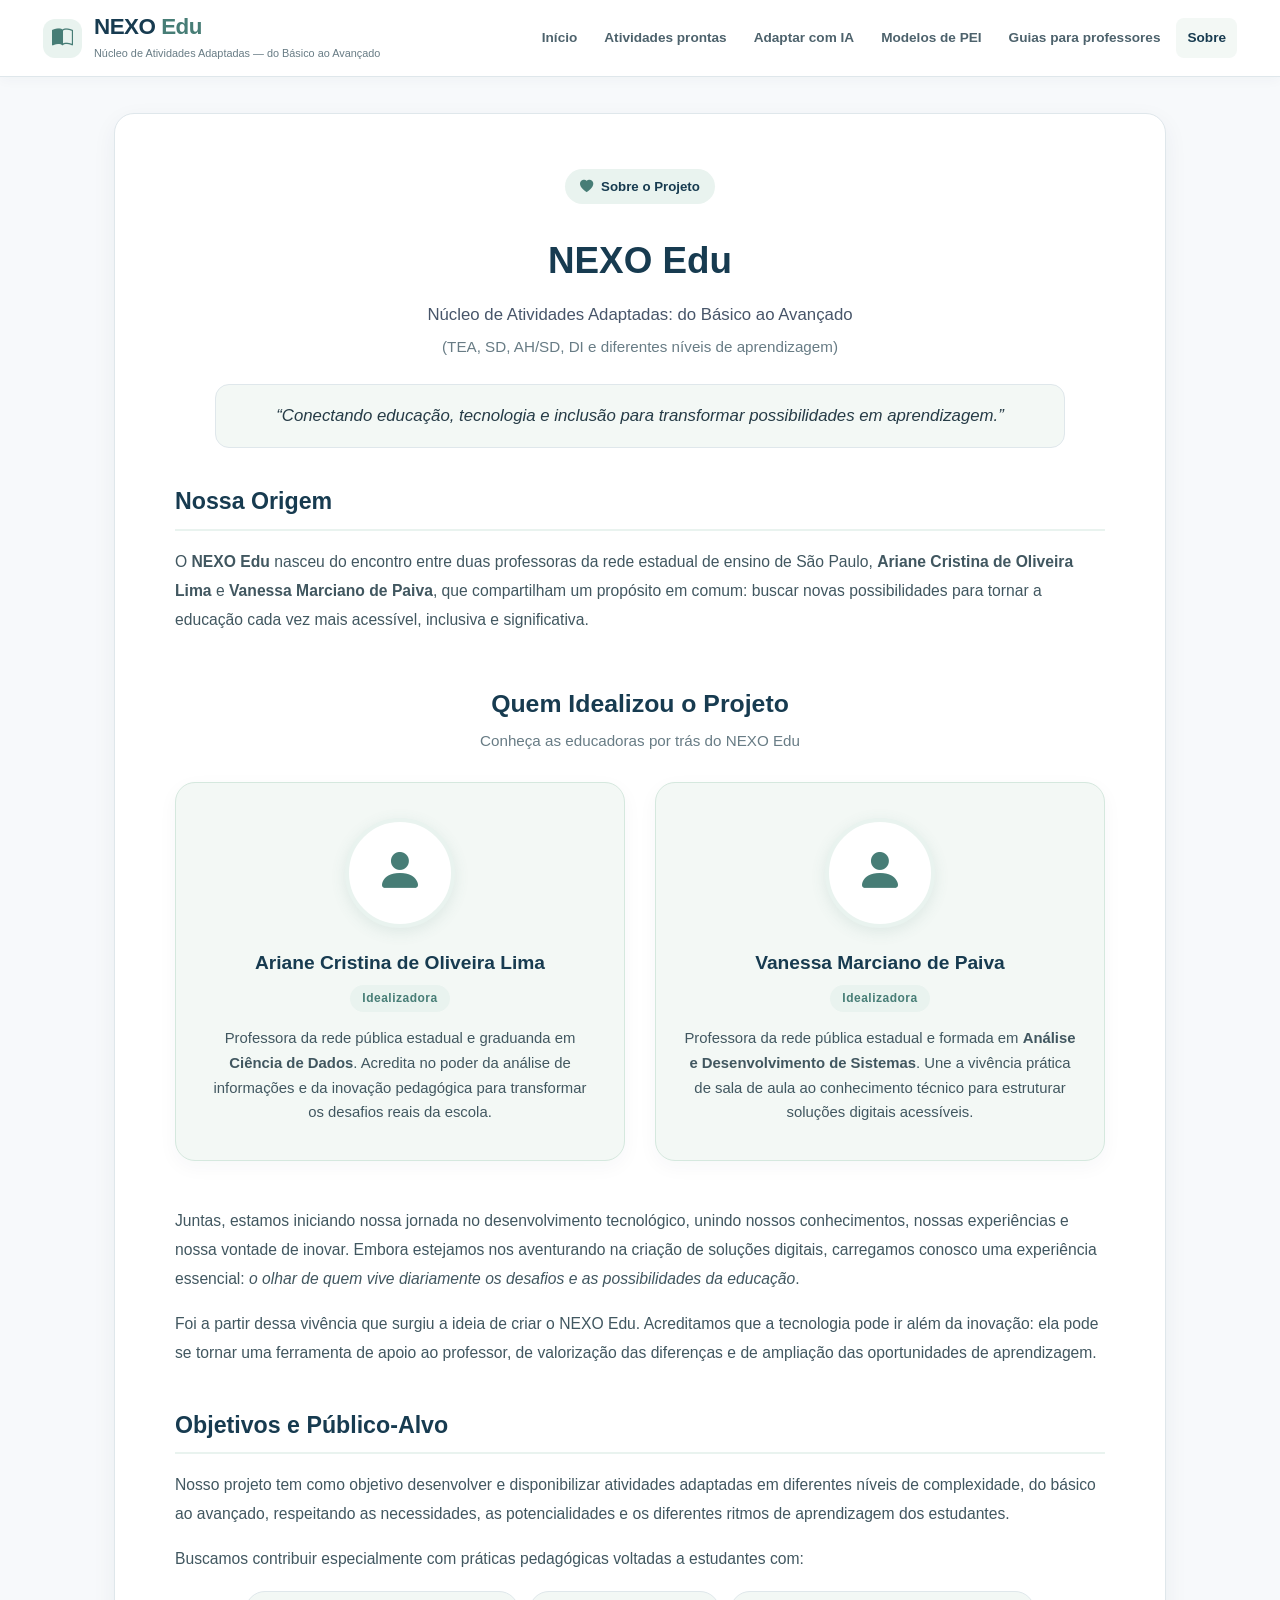
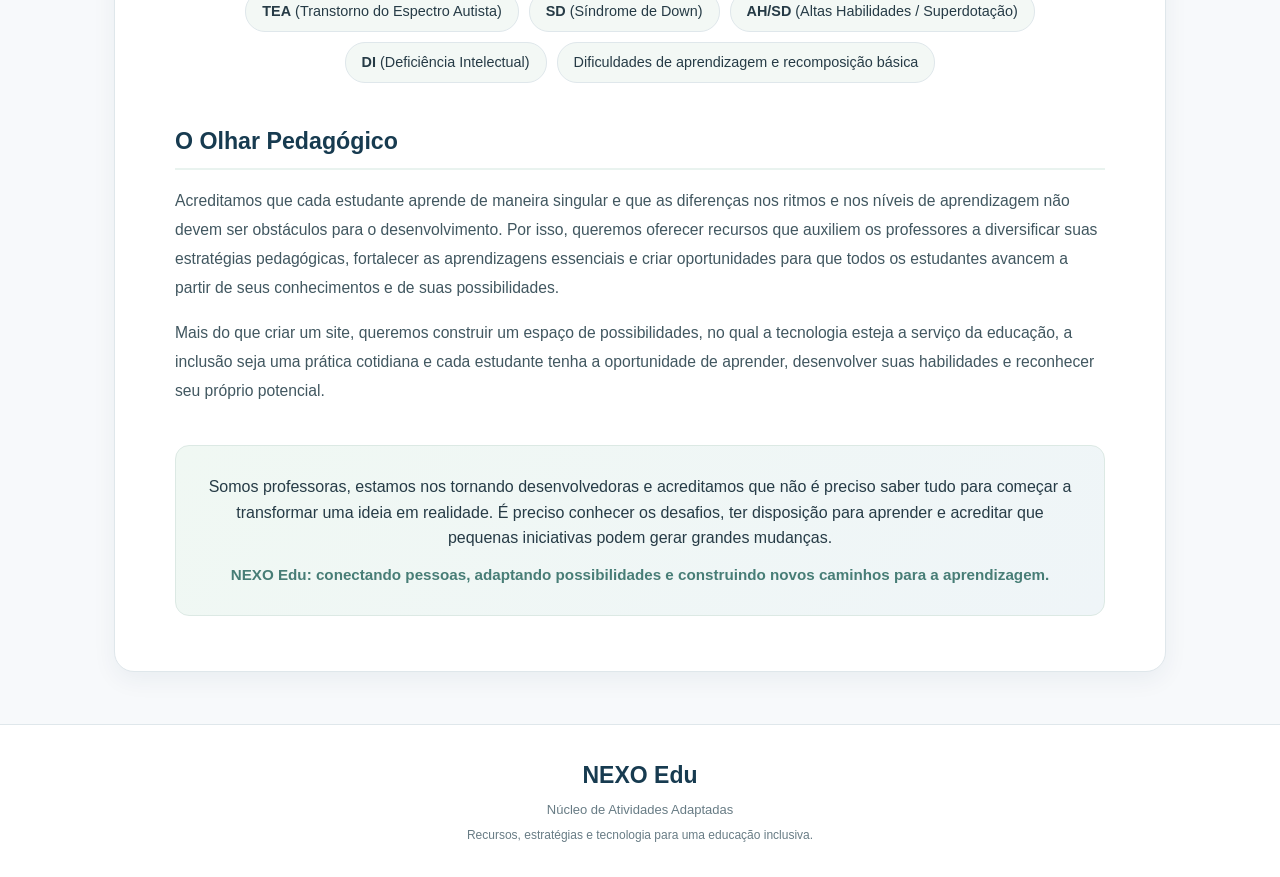
==== sobre.html @ 33a6c622 "alteração de menus e sobre" ====
<!DOCTYPE html>
<html lang="pt-BR">
<head>
  <meta charset="UTF-8">
  <meta name="viewport" content="width=device-width, initial-scale=1.0">
  <meta name="theme-color" content="#173B50">
  <title>Sobre o Projeto - NEXO Edu</title>

  <!-- Bootstrap Icons -->
  <link rel="stylesheet" href="https://cdn.jsdelivr.net/npm/bootstrap-icons@1.11.3/font/bootstrap-icons.min.css">
  
  <!-- Estilos -->
  <link rel="stylesheet" href="style.css">
</head>
<body>

  <!-- Menu Superior Padronizado e Funcional -->
  <header class="site-header">
    <div class="nav-container">
      <a href="index.html" class="brand" aria-label="NEXO Edu - Página inicial">
        <span class="brand-icon"><i class="bi bi-book-half"></i></span>
        <span class="brand-text">
          <span class="brand-name">NEXO <span class="brand-highlight">Edu</span></span>
          <span class="brand-subtitle">Núcleo de Atividades Adaptadas — do Básico ao Avançado</span>
        </span>
      </a>

      <nav class="top-nav" aria-label="Menu principal">
        <a href="index.html" class="nav-link">Início</a>
        <a href="atividades/atividades.html" class="nav-link">Atividades prontas</a>
        <a href="adaptacao-ia/adaptar.html" class="nav-link">Adaptar com IA</a>
        <a href="guias/modelo-pei.html" class="nav-link">Modelos de PEI</a>
        <a href="guias/guias.html" class="nav-link">Guias para professores</a>
        <a href="sobre.html" class="nav-link active">Sobre</a>
      </nav>
    </div>
  </header>

  <main class="container page-content">

    <!-- Artigo Sobre com mais respiro -->
    <article class="about-card about-card-spacious">
      <header class="about-header">
        <span class="badge">
          <i class="bi bi-heart-fill"></i>
          Sobre o Projeto
        </span>
        <h1>NEXO Edu</h1>
        <p class="subtitle">
          Núcleo de Atividades Adaptadas: do Básico ao Avançado 
          <span>(TEA, SD, AH/SD, DI e diferentes níveis de aprendizagem)</span>
        </p>
        <blockquote class="lead-quote">
          “Conectando educação, tecnologia e inclusão para transformar possibilidades em aprendizagem.”
        </blockquote>
      </header>

      <section class="about-body">
        
        <div class="content-block">
          <h2>Nossa Origem</h2>
          <p>
            O <strong>NEXO Edu</strong> nasceu do encontro entre duas professoras da rede estadual de ensino de São Paulo, 
            <strong>Ariane Cristina de Oliveira Lima</strong> e <strong>Vanessa Marciano de Paiva</strong>, que compartilham 
            um propósito em comum: buscar novas possibilidades para tornar a educação cada vez mais acessível, inclusiva e significativa.
          </p>
        </div>

        <!-- Seção das Idealizadoras (Ariane Primeiro) -->
        <div class="founders-section-title">
          <h2>Quem Idealizou o Projeto</h2>
          <p>Conheça as educadoras por trás do NEXO Edu</p>
        </div>

        <div class="founders-grid">
          
          <!-- Card Ariane -->
          <div class="founder-profile-card">
            <div class="founder-photo-box">
              <i class="bi bi-person-fill"></i>
              <!-- Quando tiverem a foto, basta apagar o ícone acima e colocar: -->
              <!-- <img src="sua-foto-ariane.jpg" alt="Ariane Cristina de Oliveira Lima"> -->
            </div>
            <div class="founder-info">
              <h3>Ariane Cristina de Oliveira Lima</h3>
              <span class="founder-badge">Idealizadora</span>
              <p class="founder-bio">
                Professora da rede pública estadual e graduanda em <strong>Ciência de Dados</strong>. 
                Acredita no poder da análise de informações e da inovação pedagógica para transformar os desafios reais da escola.
              </p>
            </div>
          </div>

          <!-- Card Vanessa -->
          <div class="founder-profile-card">
            <div class="founder-photo-box">
              <i class="bi bi-person-fill"></i>
              <!-- Quando tiverem a foto, basta apagar o ícone acima e colocar: -->
              <!-- <img src="sua-foto-vanessa.jpg" alt="Vanessa Marciano de Paiva"> -->
            </div>
            <div class="founder-info">
              <h3>Vanessa Marciano de Paiva</h3>
              <span class="founder-badge">Idealizadora</span>
              <p class="founder-bio">
                Professora da rede pública estadual e formada em <strong>Análise e Desenvolvimento de Sistemas</strong>. 
                Une a vivência prática de sala de aula ao conhecimento técnico para estruturar soluções digitais acessíveis.
              </p>
            </div>
          </div>

        </div>

        <div class="content-block">
          <p>
            Juntas, estamos iniciando nossa jornada no desenvolvimento tecnológico, unindo nossos conhecimentos, 
            nossas experiências e nossa vontade de inovar. Embora estejamos nos aventurando na criação de soluções digitais, 
            carregamos conosco uma experiência essencial: <em>o olhar de quem vive diariamente os desafios e as possibilidades da educação</em>.
          </p>

          <p>
            Foi a partir dessa vivência que surgiu a ideia de criar o NEXO Edu. Acreditamos que a tecnologia pode ir além da inovação: 
            ela pode se tornar uma ferramenta de apoio ao professor, de valorização das diferenças e de ampliação das oportunidades de aprendizagem.
          </p>
        </div>

        <div class="content-block">
          <h2>Objetivos e Público-Alvo</h2>
          <p>
            Nosso projeto tem como objetivo desenvolver e disponibilizar atividades adaptadas em diferentes níveis de complexidade, 
            do básico ao avançado, respeitando as necessidades, as potencialidades e os diferentes ritmos de aprendizagem dos estudantes.
          </p>
          <p>
            Buscamos contribuir especialmente com práticas pedagógicas voltadas a estudantes com:
          </p>

          <ul class="tag-list">
            <li><strong>TEA</strong> (Transtorno do Espectro Autista)</li>
            <li><strong>SD</strong> (Síndrome de Down)</li>
            <li><strong>AH/SD</strong> (Altas Habilidades / Superdotação)</li>
            <li><strong>DI</strong> (Deficiência Intelectual)</li>
            <li>Dificuldades de aprendizagem e recomposição básica</li>
          </ul>
        </div>

        <div class="content-block">
          <h2>O Olhar Pedagógico</h2>
          <p>
            Acreditamos que cada estudante aprende de maneira singular e que as diferenças nos ritmos e nos níveis de aprendizagem 
            não devem ser obstáculos para o desenvolvimento. Por isso, queremos oferecer recursos que auxiliem os professores a diversificar 
            suas estratégias pedagógicas, fortalecer as aprendizagens essenciais e criar oportunidades para que todos os estudantes avancem a partir 
            de seus conhecimentos e de suas possibilidades.
          </p>
          <p>
            Mais do que criar um site, queremos construir um espaço de possibilidades, no qual a tecnologia esteja a serviço da educação, 
            a inclusão seja uma prática cotidiana e cada estudante tenha a oportunidade de aprender, desenvolver suas habilidades e 
            reconhecer seu próprio potencial.
          </p>
        </div>

        <div class="manifesto-box">
          <p>
            Somos professoras, estamos nos tornando desenvolvedoras e acreditamos que não é preciso saber tudo para começar 
            a transformar uma ideia em realidade. É preciso conhecer os desafios, ter disposição para aprender e acreditar que 
            pequenas iniciativas podem gerar grandes mudanças.
          </p>
          <div class="brand-tagline">
            <strong>NEXO Edu</strong>: conectando pessoas, adaptando possibilidades e construindo novos caminhos para a aprendizagem.
          </div>
        </div>

      </section>
    </article>

  </main>

  <!-- Rodapé Padronizado -->
  <footer class="rodape">
    <a class="rodape-marca" href="index.html">NEXO Edu</a>
    <p>Núcleo de Atividades Adaptadas</p>
    <p class="rodape-frase">
      Recursos, estratégias e tecnologia para uma educação inclusiva.
    </p>
  </footer>

</body>
</html>
---- style.css ----
/* =========================================
   NEXO EDU — ESTILO GERAL
========================================= */

:root {
  --navy: #173b50;
  --navy-dark: #102f40;
  --teal: #477d76;
  --mint: #e9f3ef;
  --mint-light: #f3f8f5;
  --background: #f7f9fb;
  --white: #ffffff;
  --text: #263b46;
  --muted: #687c85;
  --border: #dfe7eb;
  --shadow: 0 8px 25px rgba(23, 59, 80, 0.06);
}

* {
  margin: 0;
  padding: 0;
  box-sizing: border-box;
}

html {
  scroll-behavior: smooth;
  scroll-padding-top: 100px;
}

body {
  background: var(--background);
  color: var(--text);
  min-height: 100vh;
  font-family: -apple-system, BlinkMacSystemFont, "Segoe UI",
    Roboto, Helvetica, Arial, sans-serif;
  line-height: 1.6;
}

a {
  -webkit-tap-highlight-color: transparent;
}

button {
  font: inherit;
}

/* =========================================
   MENU SUPERIOR
========================================= */

.site-header {
  position: sticky;
  top: 0;
  z-index: 100;
  width: 100%;
  background: rgba(255, 255, 255, 0.97);
  border-bottom: 1px solid var(--border);
  box-shadow: 0 3px 12px rgba(23, 59, 80, 0.035);
  backdrop-filter: blur(12px);
}

.nav-container {
  max-width: 1250px;
  min-height: 76px;
  margin: 0 auto;
  padding: 12px 28px;
  display: flex;
  align-items: center;
  justify-content: space-between;
  gap: 24px;
}

.brand {
  display: inline-flex;
  align-items: center;
  gap: 12px;
  flex-shrink: 0;
  text-decoration: none;
  color: var(--navy);
  font-size: 1.4rem;
  font-weight: 800;
  letter-spacing: -0.5px;
}

.brand-icon {
  width: 39px;
  height: 39px;
  display: inline-flex;
  align-items: center;
  justify-content: center;
  border-radius: 12px;
  background: var(--mint);
  color: var(--teal);
  font-size: 1.3rem;
}

.brand-highlight {
  color: var(--teal);
}

.brand-text {
  display: flex;
  flex-direction: column;
  align-items: flex-start;
  line-height: 1.2;
}

.brand-name {
  font-size: 1.4rem;
  font-weight: 800;
  letter-spacing: -0.5px;
}

.brand-subtitle {
  display: block;
  margin-top: 5px;
  color: #687c85;
  font-size: 0.68rem;
  font-weight: 500;
  letter-spacing: 0;
  line-height: 1.4;
}

@media (max-width: 640px) {
  .brand-subtitle {
    max-width: 245px;
    font-size: 0.62rem;
  }

  .brand-name {
    font-size: 1.25rem;
  }
}

.top-nav {
  display: flex;
  align-items: center;
  justify-content: flex-end;
  flex-wrap: wrap;
  gap: 5px;
}

.nav-link {
  color: #4d626c;
  text-decoration: none;
  font-size: 0.85rem;
  font-weight: 550;
  padding: 9px 11px;
  border-radius: 8px;
  transition: background 0.2s ease, color 0.2s ease;
}

.nav-link:hover,
.nav-link.active {
  background: var(--mint-light);
  color: var(--navy);
}

.nav-link:focus-visible,
.brand:focus-visible {
  outline: 3px solid #82b5aa;
  outline-offset: 3px;
}

/* =========================================
   CONTEÚDO PRINCIPAL
========================================= */

.container {
  width: 100%;
  max-width: 1100px;
  margin: 0 auto;
  padding: 36px 24px 52px;
}

/* =========================================
   APRESENTAÇÃO
========================================= */

.welcome-box {
  position: relative;
  background: var(--white);
  border: 1px solid var(--border);
  border-radius: 20px;
  padding: 40px 48px;
  box-shadow: var(--shadow);
  margin-bottom: 48px;
}

.badge {
  display: inline-flex;
  align-items: center;
  justify-content: center;
  gap: 8px;
  background: var(--mint);
  color: var(--navy);
  padding: 7px 15px;
  border-radius: 999px;
  font-size: 0.83rem;
  font-weight: 650;
  margin-bottom: 18px;
}

.badge i {
  color: var(--teal);
}

.welcome-title {
  color: var(--navy);
  font-size: clamp(2rem, 4vw, 2.65rem);
  line-height: 1.2;
  letter-spacing: -1px;
  margin-bottom: 14px;
}

.tagline {
  max-width: 760px;
  color: var(--teal);
  font-size: 1.12rem;
  line-height: 1.7;
  font-weight: 500;
  margin-bottom: 28px;
}

.welcome-text {
  color: #415760;
  font-size: 0.98rem;
  line-height: 1.85;
}

.welcome-text > p {
  margin-bottom: 16px;
}

.welcome-text strong {
  color: var(--navy);
}

.section-title {
  color: var(--navy);
  font-size: 1.42rem;
  line-height: 1.4;
  margin-top: 34px;
  margin-bottom: 14px;
  padding-left: 14px;
  border-left: 4px solid #8bb8a8;
}

/* =========================================
   QUATRO ÁREAS DE ATUAÇÃO
========================================= */

.features-grid {
  display: grid;
  grid-template-columns: repeat(2, minmax(0, 1fr));
  gap: 16px;
  margin: 22px 0 28px;
}

.feature-item {
  background: var(--mint-light);
  border: 1px solid #e0ebe5;
  border-radius: 14px;
  padding: 23px;
  transition: transform 0.2s ease, box-shadow 0.2s ease;
}

.feature-item:hover {
  transform: translateY(-2px);
  box-shadow: 0 8px 20px rgba(23, 59, 80, 0.05);
}

.feature-icon {
  display: inline-flex;
  color: var(--teal);
  font-size: 1.55rem;
  margin-bottom: 10px;
}

.feature-item h3 {
  color: var(--navy);
  font-size: 1.02rem;
  line-height: 1.45;
  margin-bottom: 8px;
}

.feature-item p {
  color: var(--muted);
  font-size: 0.9rem;
  line-height: 1.7;
}

/* =========================================
   TÍTULO DOS RECURSOS
========================================= */

.resources-section {
  margin-top: 8px;
}

.resources-heading {
  text-align: center;
  margin-bottom: 26px;
}

.eyebrow {
  display: inline-block;
  color: var(--teal);
  text-transform: uppercase;
  letter-spacing: 1.5px;
  font-size: 0.75rem;
  font-weight: 750;
  margin-bottom: 8px;
}

.resources-heading h2 {
  color: var(--navy);
  font-size: 1.85rem;
  line-height: 1.3;
  margin-bottom: 8px;
}

.resources-heading p {
  color: var(--muted);
  font-size: 0.96rem;
}

/* =========================================
   CARDS DE NAVEGAÇÃO
========================================= */

.menu-grid {
  display: grid;
  grid-template-columns: repeat(2, minmax(0, 1fr));
  gap: 22px 24px;
}

.menu-card {
  position: relative;
  min-height: 160px;
  display: flex;
  flex-direction: column;
  align-items: flex-start;
  gap: 11px;
  padding: 25px 26px;
  padding-right: 46px;
  background: var(--white);
  border: 1px solid var(--border);
  border-radius: 14px;
  text-decoration: none;
  box-shadow: 0 2px 5px rgba(23, 59, 80, 0.015);
  transition:
    transform 0.2s ease,
    box-shadow 0.2s ease,
    border-color 0.2s ease;
}

.menu-card:hover {
  transform: translateY(-3px);
  border-color: #b9d2c8;
  box-shadow: 0 10px 24px rgba(23, 59, 80, 0.07);
}

.menu-card:focus-visible {
  outline: 3px solid #82b5aa;
  outline-offset: 3px;
}

.icon-wrapper {
  display: flex;
  align-items: center;
  color: var(--teal);
  font-size: 1.55rem;
  margin-bottom: 2px;
}

.card-content h3 {
  color: var(--navy);
  font-size: 1.08rem;
  line-height: 1.4;
  font-weight: 650;
  margin-bottom: 5px;
}

.card-content p {
  color: var(--muted);
  font-size: 0.91rem;
  line-height: 1.65;
}

.card-arrow {
  position: absolute;
  top: 24px;
  right: 23px;
  color: #91aaa4;
  font-size: 1rem;
  transition: color 0.2s ease, transform 0.2s ease;
}

.menu-card:hover .card-arrow {
  color: var(--teal);
  transform: translate(2px, -2px);
}

/* =========================================
   PÁGINA SOBRE O PROJETO (ESTILOS AMPLIADOS)
========================================= */

.about-card {
  background: var(--white);
  padding: 48px 42px;
  border-radius: 20px;
  border: 1px solid var(--border);
  box-shadow: var(--shadow);
}

.about-card-spacious {
  padding: 55px 60px !important;
}

.about-header {
  text-align: center;
  margin-bottom: 35px;
}

.about-header h1 {
  font-size: 2.3rem;
  font-weight: 800;
  color: var(--navy);
  margin-top: 10px;
  margin-bottom: 10px;
}

.about-header .subtitle {
  font-size: 1.05rem;
  color: #475569;
  line-height: 1.7;
  margin-bottom: 24px;
}

.about-header .subtitle span {
  display: block;
  font-size: 0.95rem;
  color: var(--muted);
  margin-top: 4px;
}

.lead-quote {
  font-size: 1.05rem;
  font-style: italic;
  color: var(--text);
  margin: 24px auto 32px;
  background: var(--mint-light);
  padding: 18px 24px;
  border-radius: 14px;
  border: 1px solid var(--border);
  display: block;
  max-width: 850px;
  text-align: center;
}

.content-block {
  margin-bottom: 40px;
}

.content-block h2 {
  font-size: 1.45rem;
  color: var(--navy);
  margin-bottom: 16px;
  padding-bottom: 8px;
  border-bottom: 2px solid var(--mint);
}

.content-block p {
  color: #415760;
  font-size: 0.98rem;
  line-height: 1.85;
  margin-bottom: 16px;
}

.founders-section-title {
  text-align: center;
  margin: 50px 0 28px 0;
}

.founders-section-title h2 {
  font-size: 1.55rem;
  color: var(--navy);
  margin-bottom: 6px;
}

.founders-section-title p {
  color: var(--muted);
  font-size: 0.95rem;
}

/* Grid Lado a Lado das Fundadoras */

.founders-grid {
  display: grid;
  grid-template-columns: repeat(2, minmax(0, 1fr));
  gap: 30px;
  margin-bottom: 45px;
}

.founder-profile-card {
  background: var(--mint-light);
  border: 1px solid #d5e8de;
  border-radius: 20px;
  padding: 35px 28px;
  display: flex;
  flex-direction: column;
  align-items: center;
  text-align: center;
  box-shadow: 0 6px 20px rgba(23, 59, 80, 0.04);
  transition: transform 0.25s ease, box-shadow 0.25s ease;
}

.founder-profile-card:hover {
  transform: translateY(-4px);
  box-shadow: 0 12px 30px rgba(23, 59, 80, 0.08);
}

.founder-photo-box {
  width: 110px;
  height: 110px;
  border-radius: 50%;
  background: var(--white);
  color: var(--teal);
  display: flex;
  align-items: center;
  justify-content: center;
  font-size: 3rem;
  margin-bottom: 20px;
  border: 4px solid var(--mint);
  box-shadow: 0 4px 15px rgba(71, 125, 118, 0.12);
  overflow: hidden;
  flex-shrink: 0;
}

.founder-photo-box img {
  width: 100%;
  height: 100%;
  object-fit: cover;
}

.founder-info h3 {
  color: var(--navy);
  font-size: 1.2rem;
  font-weight: 750;
  margin-bottom: 6px;
}

.founder-badge {
  display: inline-block;
  background: var(--mint);
  color: var(--teal);
  padding: 4px 12px;
  border-radius: 999px;
  font-size: 0.75rem;
  font-weight: 700;
  letter-spacing: 0.5px;
  margin-bottom: 14px;
}

.founder-bio {
  color: #415760;
  font-size: 0.93rem;
  line-height: 1.65;
  margin: 0;
}

.tag-list {
  list-style: none;
  display: flex;
  flex-wrap: wrap;
  justify-content: center;
  gap: 10px;
  margin: 18px 0 28px;
  padding: 0;
}

.tag-list li {
  background: var(--mint-light);
  padding: 8px 16px;
  border-radius: 20px;
  font-size: 0.9rem;
  color: var(--text);
  border: 1px solid var(--border);
}

.manifesto-box {
  margin-top: 36px;
  padding: 28px 24px;
  background: linear-gradient(135deg, #f0f8f3 0%, #eff5f8 100%);
  border: 1px solid #dce9e4;
  border-radius: 14px;
  text-align: center;
}

.manifesto-box p {
  margin-bottom: 12px;
  color: var(--text);
}

.brand-tagline {
  font-weight: 600;
  color: var(--teal);
  font-size: 0.95rem;
}

/* =========================================
   RODAPÉ
========================================= */

.rodape {
  padding: 32px 20px;
  border-top: 1px solid var(--border);
  background: var(--white);
  text-align: center;
}

.rodape-marca {
  color: var(--navy);
  font-size: 23px;
  font-weight: 800;
  text-decoration: none;
  display: inline-block;
  margin-bottom: 6px;
}

.rodape > p {
  color: var(--muted);
  font-size: 13px;
}

.rodape .rodape-frase {
  margin-top: 5px;
  font-size: 12px;
}

/* =========================================
   TABLETS E CELULARES
========================================= */

@media (max-width: 1000px) {
  .nav-container {
    flex-direction: column;
    justify-content: center;
    gap: 10px;
    padding: 15px 20px;
  }

  .top-nav {
    justify-content: center;
  }

  .nav-link {
    font-size: 0.82rem;
  }
}

@media (max-width: 768px) {
  .about-card-spacious {
    padding: 30px 20px !important;
  }

  .founders-grid {
    grid-template-columns: 1fr;
    gap: 20px;
  }
}

@media (max-width: 640px) {
  .container {
    padding: 24px 15px 38px;
  }

  .nav-container {
    padding: 12px 14px;
  }

  .top-nav {
    gap: 4px;
  }

  .nav-link {
    padding: 7px 9px;
    font-size: 0.78rem;
  }

  .welcome-box {
    padding: 28px 20px;
    border-radius: 16px;
    margin-bottom: 36px;
  }

  .welcome-title {
    font-size: 1.9rem;
  }

  .tagline {
    font-size: 1rem;
  }

  .section-title {
    font-size: 1.22rem;
    margin-top: 28px;
  }

  .features-grid {
    grid-template-columns: 1fr;
    gap: 13px;
  }

  .feature-item {
    padding: 20px;
  }

  .resources-heading h2 {
    font-size: 1.55rem;
  }

  .menu-grid {
    grid-template-columns: 1fr;
    gap: 15px;
  }

  .menu-card {
    min-height: 145px;
    padding: 22px;
    padding-right: 45px;
  }
}
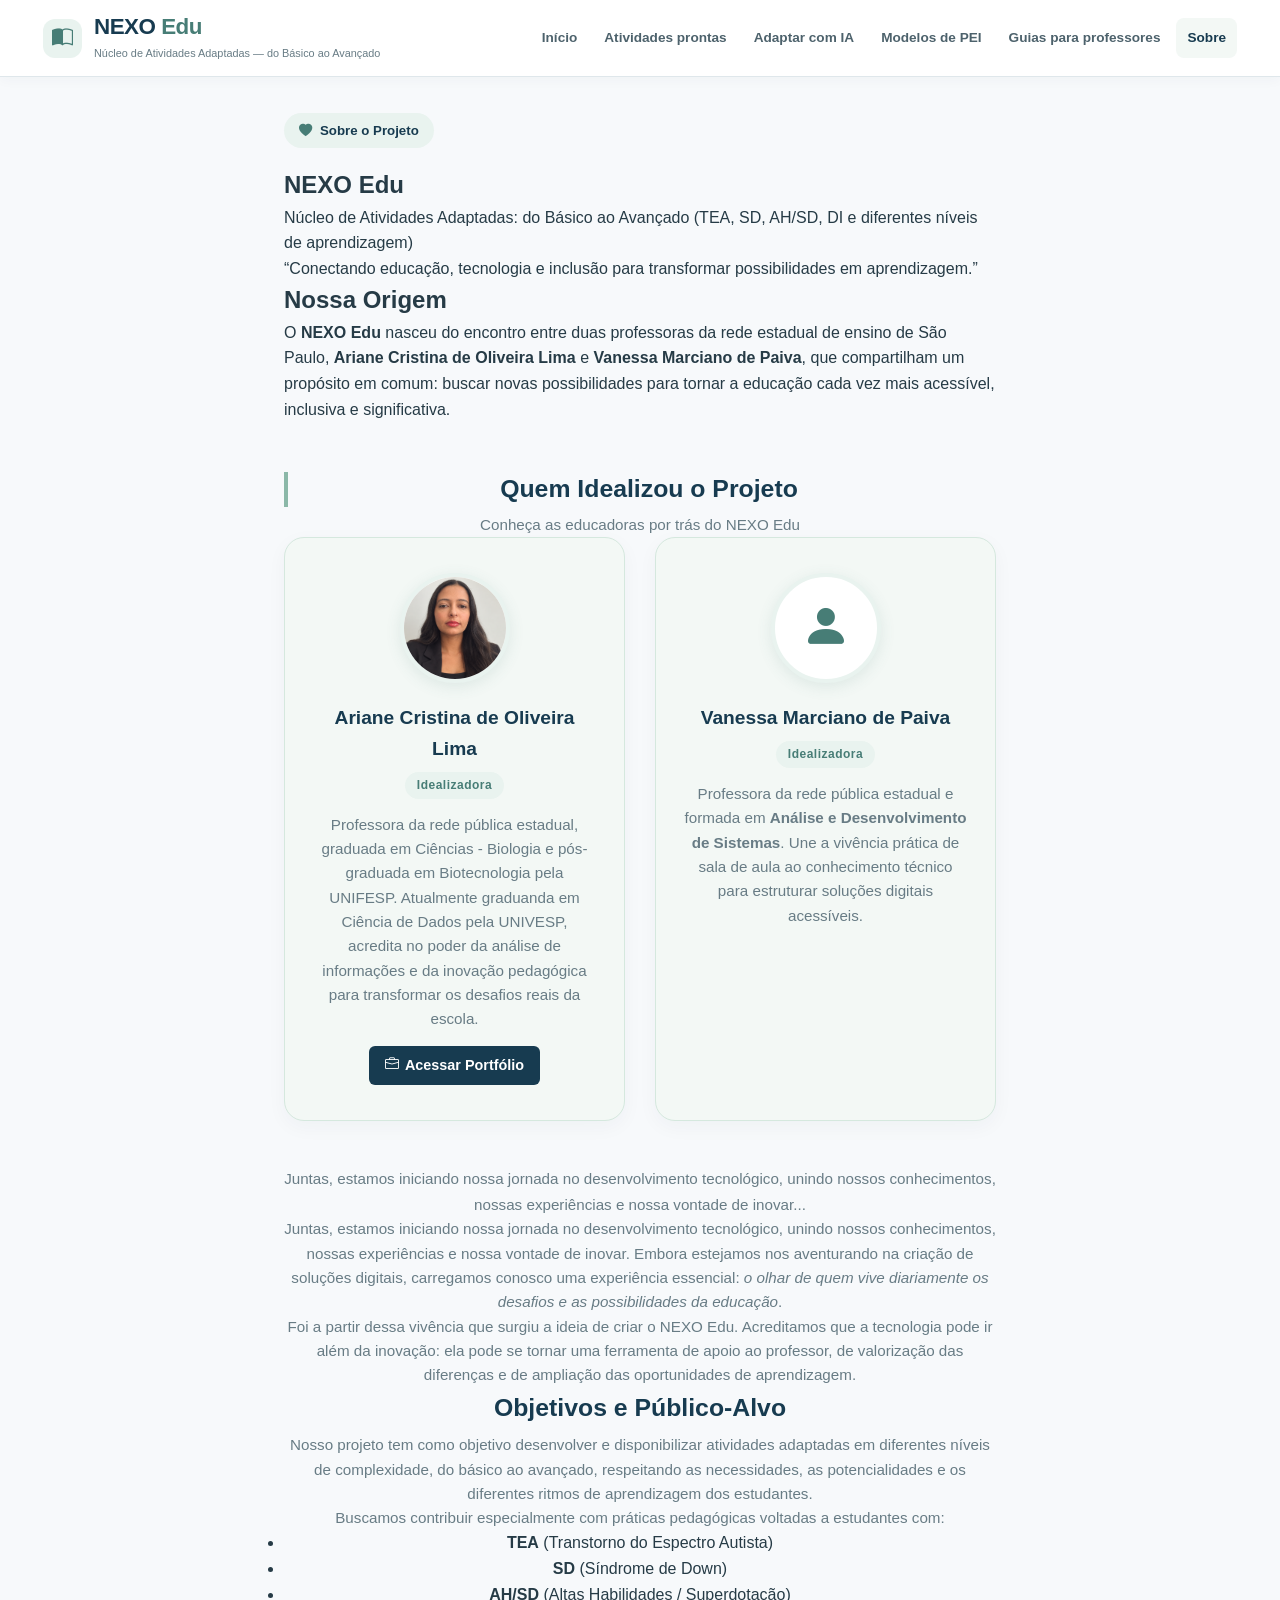
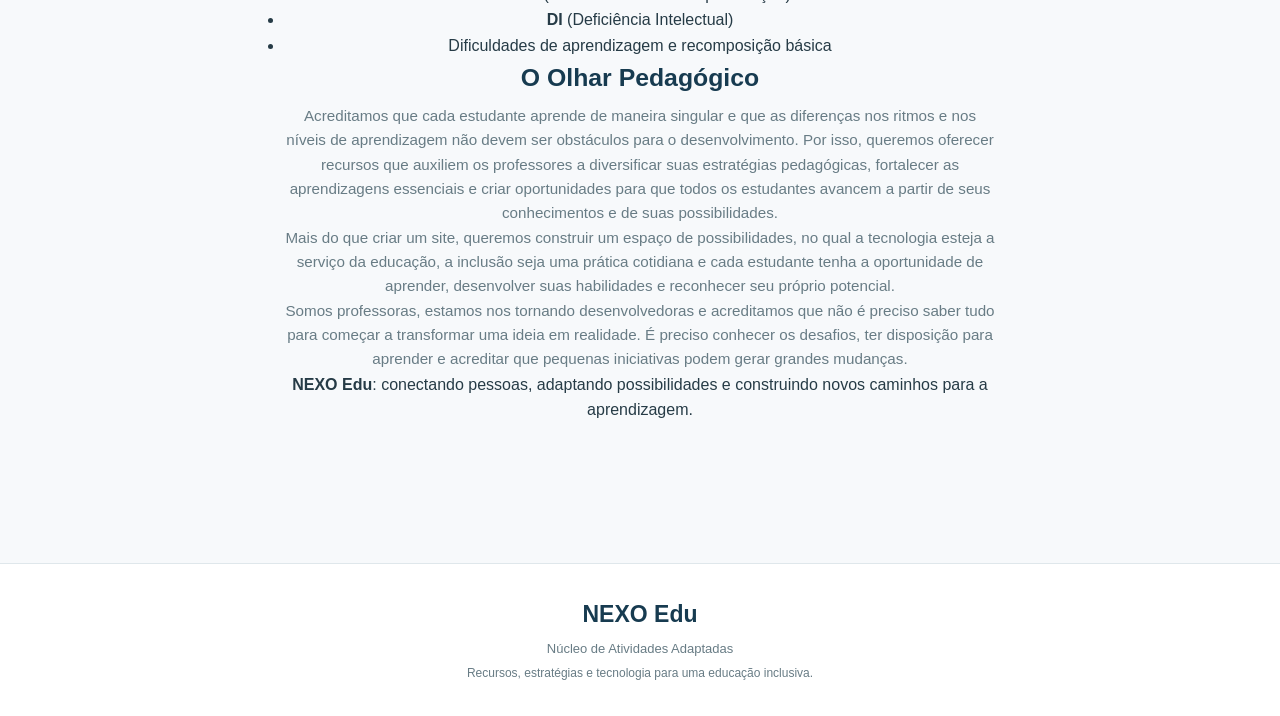
==== commit dde0bdbc: "sobre" ====
--- a/sobre.html
+++ b/sobre.html
@@ -27,7 +27,7 @@
 
       <nav class="top-nav" aria-label="Menu principal">
         <a href="index.html" class="nav-link">Início</a>
-        <a href="atividades/atividades.html" class="nav-link">Atividades prontas</a>
+        <a href="atividades_prontas/atividades.html" class="nav-link">Atividades prontas</a>
         <a href="adaptacao-ia/adaptar.html" class="nav-link">Adaptar com IA</a>
         <a href="guias/modelo-pei.html" class="nav-link">Modelos de PEI</a>
         <a href="guias/guias.html" class="nav-link">Guias para professores</a>
@@ -68,47 +68,53 @@
 
         <!-- Seção das Idealizadoras (Ariane Primeiro) -->
         <div class="founders-section-title">
-          <h2>Quem Idealizou o Projeto</h2>
-          <p>Conheça as educadoras por trás do NEXO Edu</p>
-        </div>
+          <!-- Seção: Quem Idealizou o Projeto -->
+        <section class="founders-section">
+            <h2 class="section-title">Quem Idealizou o Projeto</h2>
+            <p class="section-subtitle">Conheça as educadoras por trás do NEXO Edu</p>
 
-        <div class="founders-grid">
-          
-          <!-- Card Ariane -->
-          <div class="founder-profile-card">
-            <div class="founder-photo-box">
-              <i class="bi bi-person-fill"></i>
-              <!-- Quando tiverem a foto, basta apagar o ícone acima e colocar: -->
-              <!-- <img src="sua-foto-ariane.jpg" alt="Ariane Cristina de Oliveira Lima"> -->
+            <div class="founders-grid">
+                <!-- CARD 1: ARIANE -->
+                <div class="founder-profile-card">
+                    <div class="founder-photo-box">
+                        <img src="imagens/ari.jpg" alt="Ariane Cristina de Oliveira Lima" class="founder-photo">
+                    </div>
+                    <div class="founder-info">
+                        <h3>Ariane Cristina de Oliveira Lima</h3>
+                        <span class="founder-badge">Idealizadora</span>
+                        <p>
+                            Professora da rede pública estadual, graduada em Ciências - Biologia e pós-graduada em Biotecnologia pela UNIFESP. Atualmente graduanda em Ciência de Dados pela UNIVESP, acredita no poder da análise de informações e da inovação pedagógica para transformar os desafios reais da escola.
+                        </p>
+                        <div style="margin-top: 14px;">
+                            <a href="https://arianecristina14-hue.github.io/MY-site/index.html" target="_blank" rel="noopener noreferrer" style="display: inline-flex; align-items: center; gap: 6px; background: #173B50; color: #ffffff; padding: 8px 16px; border-radius: 6px; text-decoration: none; font-size: 0.9rem; font-weight: 600;">
+                                <i class="bi bi-briefcase"></i> Acessar Portfólio
+                            </a>
+                        </div>
+                    </div>
+                </div>
+
+                <!-- CARD 2: VANESSA -->
+                <div class="founder-profile-card">
+                    <div class="founder-photo-box">
+                        <i class="bi bi-person-fill"></i>
+                    </div>
+                    <div class="founder-info">
+                        <h3>Vanessa Marciano de Paiva</h3>
+                        <span class="founder-badge">Idealizadora</span>
+                        <p>
+                            Professora da rede pública estadual e formada em <strong>Análise e Desenvolvimento de Sistemas</strong>. Une a vivência prática de sala de aula ao conhecimento técnico para estruturar soluções digitais acessíveis.
+                        </p>
+                    </div>
+                </div>
             </div>
-            <div class="founder-info">
-              <h3>Ariane Cristina de Oliveira Lima</h3>
-              <span class="founder-badge">Idealizadora</span>
-              <p class="founder-bio">
-                Professora da rede pública estadual e graduanda em <strong>Ciência de Dados</strong>. 
-                Acredita no poder da análise de informações e da inovação pedagógica para transformar os desafios reais da escola.
-              </p>
+
+            <!-- Texto de encerramento / Manifesto conjunto (fora dos cards) -->
+            <div class="founders-manifesto" style="margin-top: 30px; text-align: center; max-width: 800px; margin-left: auto; margin-right: auto; color: #475569; line-height: 1.7;">
+                <p>
+                    Juntas, estamos iniciando nossa jornada no desenvolvimento tecnológico, unindo nossos conhecimentos, nossas experiências e nossa vontade de inovar...
+                </p>
             </div>
-          </div>
-
-          <!-- Card Vanessa -->
-          <div class="founder-profile-card">
-            <div class="founder-photo-box">
-              <i class="bi bi-person-fill"></i>
-              <!-- Quando tiverem a foto, basta apagar o ícone acima e colocar: -->
-              <!-- <img src="sua-foto-vanessa.jpg" alt="Vanessa Marciano de Paiva"> -->
-            </div>
-            <div class="founder-info">
-              <h3>Vanessa Marciano de Paiva</h3>
-              <span class="founder-badge">Idealizadora</span>
-              <p class="founder-bio">
-                Professora da rede pública estadual e formada em <strong>Análise e Desenvolvimento de Sistemas</strong>. 
-                Une a vivência prática de sala de aula ao conhecimento técnico para estruturar soluções digitais acessíveis.
-              </p>
-            </div>
-          </div>
-
-        </div>
+        </section>
 
         <div class="content-block">
           <p>
--- a/style.css
+++ b/style.css
@@ -1,5 +1,5 @@
 /* =========================================
-   NEXO EDU — ESTILO GERAL
+   NEXO EDU — ESTILO GERAL E VARIÁVEIS
 ========================================= */
 
 :root {
@@ -126,7 +126,6 @@
     max-width: 245px;
     font-size: 0.62rem;
   }
-
   .brand-name {
     font-size: 1.25rem;
   }
@@ -163,7 +162,7 @@
 }
 
 /* =========================================
-   CONTEÚDO PRINCIPAL
+   CONTEÚDO PRINCIPAL E LAYOUTS
 ========================================= */
 
 .container {
@@ -173,10 +172,12 @@
   padding: 36px 24px 52px;
 }
 
-/* =========================================
-   APRESENTAÇÃO
-========================================= */
-
+.page-content {
+  max-width: 760px;
+  margin: 0 auto;
+}
+
+/* Caixa de Boas-Vindas / Apresentação */
 .welcome-box {
   position: relative;
   background: var(--white);
@@ -246,6 +247,16 @@
   border-left: 4px solid #8bb8a8;
 }
 
+.manifesto-pill {
+  margin-top: 24px;
+  padding: 20px;
+  background: var(--mint-light);
+  border-radius: 12px;
+  border: 1px solid var(--border);
+  text-align: center;
+  color: var(--navy);
+}
+
 /* =========================================
    QUATRO ÁREAS DE ATUAÇÃO
 ========================================= */
@@ -291,7 +302,7 @@
 }
 
 /* =========================================
-   TÍTULO DOS RECURSOS
+   SEÇÃO DE RECURSOS E CARDS DE NAVEGAÇÃO
 ========================================= */
 
 .resources-section {
@@ -325,10 +336,6 @@
   font-size: 0.96rem;
 }
 
-/* =========================================
-   CARDS DE NAVEGAÇÃO
-========================================= */
-
 .menu-grid {
   display: grid;
   grid-template-columns: repeat(2, minmax(0, 1fr));
@@ -337,7 +344,7 @@
 
 .menu-card {
   position: relative;
-  min-height: 160px;
+  min-height: 600px;
   display: flex;
   flex-direction: column;
   align-items: flex-start;
@@ -349,10 +356,7 @@
   border-radius: 14px;
   text-decoration: none;
   box-shadow: 0 2px 5px rgba(23, 59, 80, 0.015);
-  transition:
-    transform 0.2s ease,
-    box-shadow 0.2s ease,
-    border-color 0.2s ease;
+  transition: transform 0.2s ease, box-shadow 0.2s ease, border-color 0.2s ease;
 }
 
 .menu-card:hover {
@@ -391,7 +395,7 @@
 .card-arrow {
   position: absolute;
   top: 24px;
-  right: 23px;
+  right: 99px;
   color: #91aaa4;
   font-size: 1rem;
   transition: color 0.2s ease, transform 0.2s ease;
@@ -402,81 +406,9 @@
   transform: translate(2px, -2px);
 }
 
-/* =========================================
-   PÁGINA SOBRE O PROJETO (ESTILOS AMPLIADOS)
-========================================= */
-
-.about-card {
-  background: var(--white);
-  padding: 48px 42px;
-  border-radius: 20px;
-  border: 1px solid var(--border);
-  box-shadow: var(--shadow);
-}
-
-.about-card-spacious {
-  padding: 55px 60px !important;
-}
-
-.about-header {
-  text-align: center;
-  margin-bottom: 35px;
-}
-
-.about-header h1 {
-  font-size: 2.3rem;
-  font-weight: 800;
-  color: var(--navy);
-  margin-top: 10px;
-  margin-bottom: 10px;
-}
-
-.about-header .subtitle {
-  font-size: 1.05rem;
-  color: #475569;
-  line-height: 1.7;
-  margin-bottom: 24px;
-}
-
-.about-header .subtitle span {
-  display: block;
-  font-size: 0.95rem;
-  color: var(--muted);
-  margin-top: 4px;
-}
-
-.lead-quote {
-  font-size: 1.05rem;
-  font-style: italic;
-  color: var(--text);
-  margin: 24px auto 32px;
-  background: var(--mint-light);
-  padding: 18px 24px;
-  border-radius: 14px;
-  border: 1px solid var(--border);
-  display: block;
-  max-width: 850px;
-  text-align: center;
-}
-
-.content-block {
-  margin-bottom: 40px;
-}
-
-.content-block h2 {
-  font-size: 1.45rem;
-  color: var(--navy);
-  margin-bottom: 16px;
-  padding-bottom: 8px;
-  border-bottom: 2px solid var(--mint);
-}
-
-.content-block p {
-  color: #415760;
-  font-size: 0.98rem;
-  line-height: 1.85;
-  margin-bottom: 16px;
-}
+/* ========================================================
+   SEÇÃO DAS FUNDADORAS (SOBRE O PROJETO)
+   ======================================================== */
 
 .founders-section-title {
   text-align: center;
@@ -494,13 +426,18 @@
   font-size: 0.95rem;
 }
 
-/* Grid Lado a Lado das Fundadoras */
-
+/* Coloca os dois cartões lado a lado e expande na horizontal */
 .founders-grid {
   display: grid;
   grid-template-columns: repeat(2, minmax(0, 1fr));
   gap: 30px;
   margin-bottom: 45px;
+}
+
+@media (max-width: 800px) {
+  .founders-grid {
+    grid-template-columns: 1fr;
+  }
 }
 
 .founder-profile-card {
@@ -521,10 +458,15 @@
   box-shadow: 0 12px 30px rgba(23, 59, 80, 0.08);
 }
 
+/* Círculo travado para a foto ou ícone */
 .founder-photo-box {
-  width: 110px;
-  height: 110px;
-  border-radius: 50%;
+  width: 110px !important;
+  height: 110px !important;
+  min-width: 110px !important;
+  min-height: 110px !important;
+  max-width: 110px !important;
+  max-height: 110px !important;
+  border-radius: 50% !important;
   background: var(--white);
   color: var(--teal);
   display: flex;
@@ -534,14 +476,16 @@
   margin-bottom: 20px;
   border: 4px solid var(--mint);
   box-shadow: 0 4px 15px rgba(71, 125, 118, 0.12);
-  overflow: hidden;
+  overflow: hidden !important;
   flex-shrink: 0;
 }
 
+/* Força a imagem a respeitar o tamanho do círculo */
 .founder-photo-box img {
-  width: 100%;
-  height: 100%;
-  object-fit: cover;
+  width: 100% !important;
+  height: 100% !important;
+  object-fit: cover !important;
+  display: block !important;
 }
 
 .founder-info h3 {
@@ -570,43 +514,24 @@
   margin: 0;
 }
 
-.tag-list {
-  list-style: none;
-  display: flex;
-  flex-wrap: wrap;
-  justify-content: center;
-  gap: 10px;
-  margin: 18px 0 28px;
-  padding: 0;
-}
-
-.tag-list li {
-  background: var(--mint-light);
-  padding: 8px 16px;
-  border-radius: 20px;
-  font-size: 0.9rem;
-  color: var(--text);
-  border: 1px solid var(--border);
-}
-
-.manifesto-box {
-  margin-top: 36px;
-  padding: 28px 24px;
-  background: linear-gradient(135deg, #f0f8f3 0%, #eff5f8 100%);
-  border: 1px solid #dce9e4;
-  border-radius: 14px;
-  text-align: center;
-}
-
-.manifesto-box p {
-  margin-bottom: 12px;
-  color: var(--text);
-}
-
-.brand-tagline {
+/* Botão do Portfólio */
+.btn-portfolio {
+  display: inline-flex;
+  align-items: center;
+  gap: 8px;
+  background: var(--navy);
+  color: #ffffff;
+  padding: 9px 18px;
+  border-radius: 8px;
+  text-decoration: none;
+  font-size: 0.88rem;
   font-weight: 600;
-  color: var(--teal);
-  font-size: 0.95rem;
+  margin-top: 16px;
+  transition: opacity 0.2s ease;
+}
+
+.btn-portfolio:hover {
+  opacity: 0.9;
 }
 
 /* =========================================
@@ -614,6 +539,8 @@
 ========================================= */
 
 .rodape {
+  width: 100%;
+  margin-top: 60px;
   padding: 32px 20px;
   border-top: 1px solid var(--border);
   background: var(--white);
@@ -632,6 +559,7 @@
 .rodape > p {
   color: var(--muted);
   font-size: 13px;
+  margin: 0;
 }
 
 .rodape .rodape-frase {
@@ -640,7 +568,7 @@
 }
 
 /* =========================================
-   TABLETS E CELULARES
+   RESPONSIVIDADE (TABLETS E CELULARES)
 ========================================= */
 
 @media (max-width: 1000px) {
@@ -650,82 +578,70 @@
     gap: 10px;
     padding: 15px 20px;
   }
-
   .top-nav {
     justify-content: center;
   }
-
   .nav-link {
     font-size: 0.82rem;
   }
 }
 
 @media (max-width: 768px) {
-  .about-card-spacious {
-    padding: 30px 20px !important;
-  }
-
-  .founders-grid {
-    grid-template-columns: 1fr;
-    gap: 20px;
-  }
+  ..about-card {
+  background: var(--white);
+  padding: 48px 42px;
+  border-radius: 20px;
+  border: 1px solid var(--border);
+  box-shadow: var(--shadow);
+  max-width: 1050px !important; /* Alarga o card branco na horizontal */
+  width: 100% !important;
+  margin: 30px auto !important;  /* Mantém centralizado na tela */
+  box-sizing: border-box !important;
 }
 
 @media (max-width: 640px) {
   .container {
     padding: 24px 15px 38px;
   }
-
   .nav-container {
     padding: 12px 14px;
   }
-
   .top-nav {
     gap: 4px;
   }
-
   .nav-link {
     padding: 7px 9px;
     font-size: 0.78rem;
   }
-
   .welcome-box {
     padding: 28px 20px;
     border-radius: 16px;
     margin-bottom: 36px;
   }
-
   .welcome-title {
     font-size: 1.9rem;
   }
-
   .tagline {
     font-size: 1rem;
   }
-
   .section-title {
     font-size: 1.22rem;
     margin-top: 28px;
   }
-
   .features-grid {
     grid-template-columns: 1fr;
     gap: 13px;
   }
-
   .feature-item {
     padding: 20px;
   }
-
   .resources-heading h2 {
     font-size: 1.55rem;
   }
-
   .menu-grid {
     grid-template-columns: 1fr;
     gap: 15px;
   }
-
   .menu-card {
     min-height: 145px;
     padding: 22px;
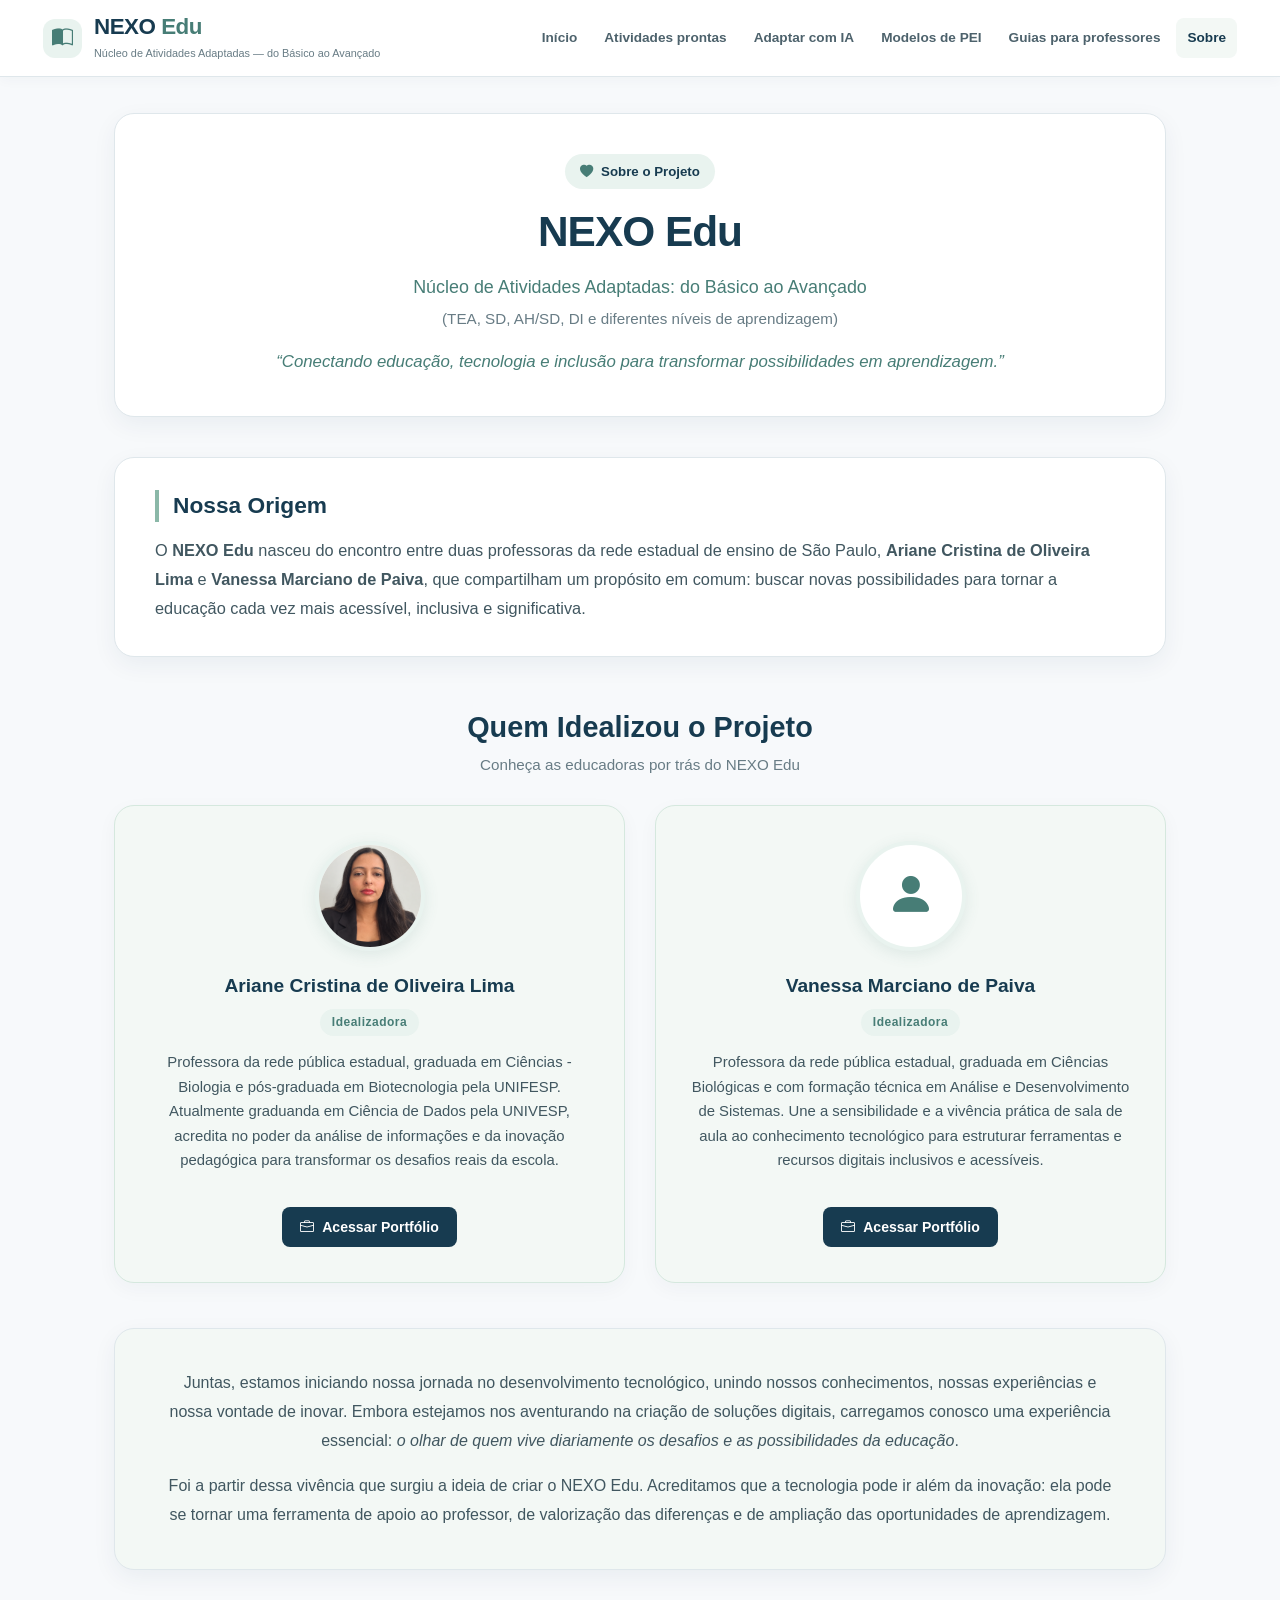
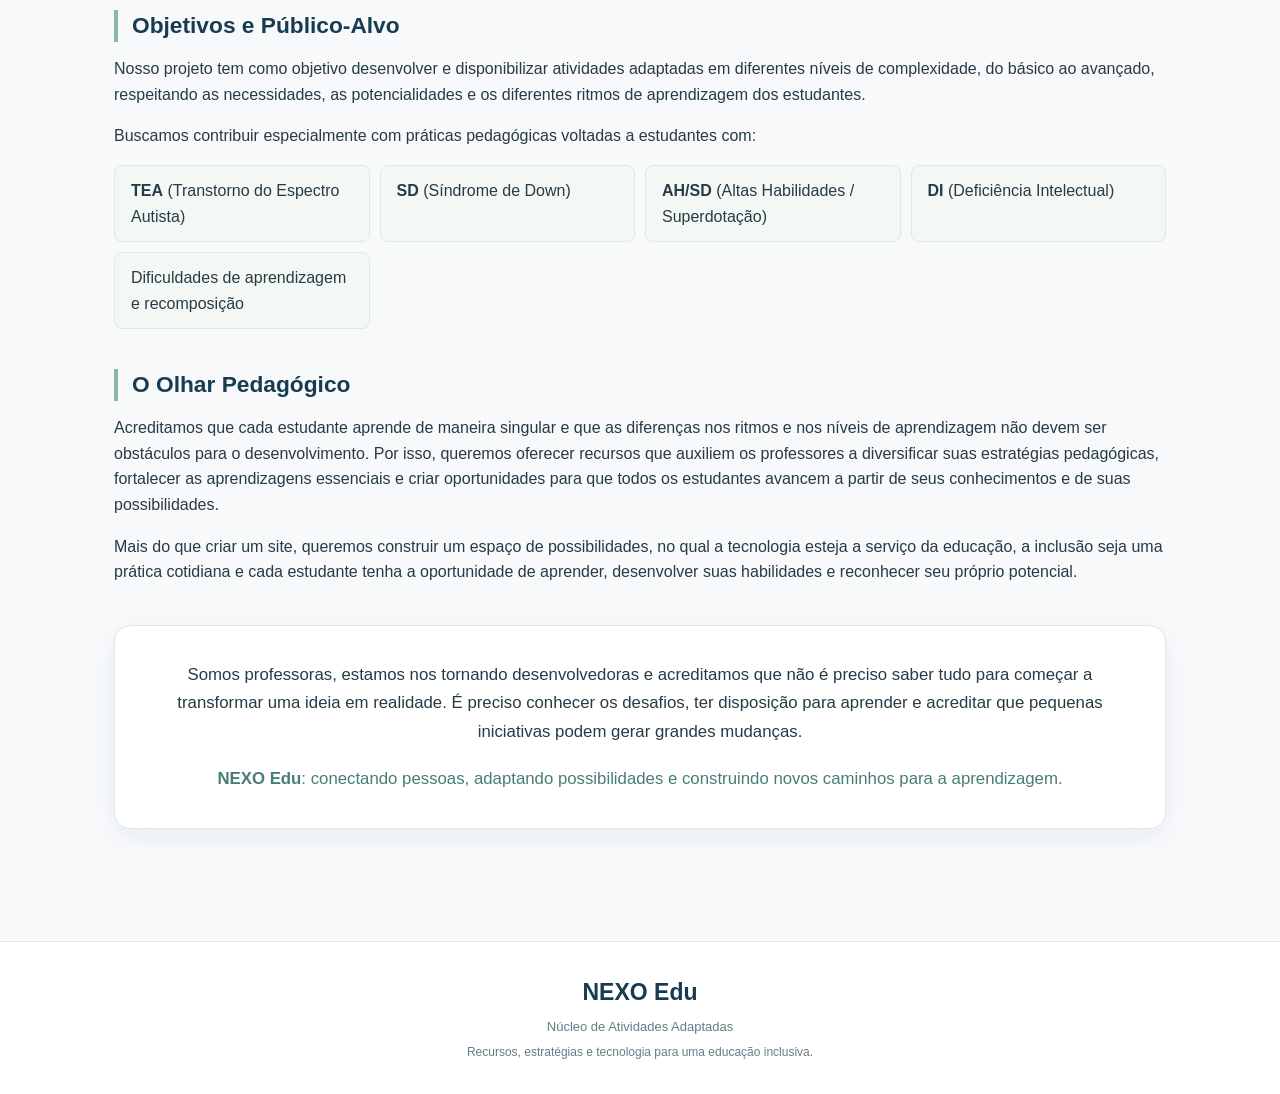
==== commit 9fc375f4: "sobre" ====
--- a/sobre.html
+++ b/sobre.html
@@ -29,128 +29,128 @@
         <a href="index.html" class="nav-link">Início</a>
         <a href="atividades_prontas/atividades.html" class="nav-link">Atividades prontas</a>
         <a href="adaptacao-ia/adaptar.html" class="nav-link">Adaptar com IA</a>
-        <a href="guias/modelo-pei.html" class="nav-link">Modelos de PEI</a>
+        <a href="modelos pei/modelos.html" class="nav-link">Modelos de PEI</a>
         <a href="guias/guias.html" class="nav-link">Guias para professores</a>
         <a href="sobre.html" class="nav-link active">Sobre</a>
       </nav>
     </div>
   </header>
 
-  <main class="container page-content">
+  <!-- Conteúdo Principal com largura alargada e harmoniosa -->
+  <main class="container page-content-wide">
 
-    <!-- Artigo Sobre com mais respiro -->
     <article class="about-card about-card-spacious">
-      <header class="about-header">
+      <header class="welcome-box" style="text-align: center; margin-bottom: 40px;">
         <span class="badge">
           <i class="bi bi-heart-fill"></i>
           Sobre o Projeto
         </span>
-        <h1>NEXO Edu</h1>
-        <p class="subtitle">
-          Núcleo de Atividades Adaptadas: do Básico ao Avançado 
-          <span>(TEA, SD, AH/SD, DI e diferentes níveis de aprendizagem)</span>
+        <h1 class="welcome-title">NEXO Edu</h1>
+        <p class="tagline" style="margin: 0 auto 16px auto;">
+          Núcleo de Atividades Adaptadas: do Básico ao Avançado <br>
+          <span style="font-size: 0.95rem; font-weight: normal; color: var(--muted);">(TEA, SD, AH/SD, DI e diferentes níveis de aprendizagem)</span>
         </p>
-        <blockquote class="lead-quote">
+        <blockquote class="lead-quote" style="font-style: italic; color: var(--teal); font-weight: 500; font-size: 1.05rem;">
           “Conectando educação, tecnologia e inclusão para transformar possibilidades em aprendizagem.”
         </blockquote>
       </header>
 
       <section class="about-body">
         
-        <div class="content-block">
-          <h2>Nossa Origem</h2>
-          <p>
+        <!-- Nossa Origem -->
+        <div class="welcome-box" style="margin-bottom: 40px; padding: 32px 40px;">
+          <h2 class="section-title" style="margin-top: 0;">Nossa Origem</h2>
+          <p style="color: #415760; line-height: 1.8; font-size: 1.02rem;">
             O <strong>NEXO Edu</strong> nasceu do encontro entre duas professoras da rede estadual de ensino de São Paulo, 
             <strong>Ariane Cristina de Oliveira Lima</strong> e <strong>Vanessa Marciano de Paiva</strong>, que compartilham 
             um propósito em comum: buscar novas possibilidades para tornar a educação cada vez mais acessível, inclusiva e significativa.
           </p>
         </div>
 
-        <!-- Seção das Idealizadoras (Ariane Primeiro) -->
-        <div class="founders-section-title">
-          <!-- Seção: Quem Idealizou o Projeto -->
+        <!-- Seção: Quem Idealizou o Projeto -->
         <section class="founders-section">
-            <h2 class="section-title">Quem Idealizou o Projeto</h2>
+          <div class="founders-section-title">
+            <h2 class="section-title" style="border: none; padding-left: 0; text-align: center; font-size: 1.8rem;">Quem Idealizou o Projeto</h2>
             <p class="section-subtitle">Conheça as educadoras por trás do NEXO Edu</p>
+          </div>
 
-            <div class="founders-grid">
-                <!-- CARD 1: ARIANE -->
-                <div class="founder-profile-card">
-                    <div class="founder-photo-box">
-                        <img src="imagens/ari.jpg" alt="Ariane Cristina de Oliveira Lima" class="founder-photo">
-                    </div>
-                    <div class="founder-info">
-                        <h3>Ariane Cristina de Oliveira Lima</h3>
-                        <span class="founder-badge">Idealizadora</span>
-                        <p>
-                            Professora da rede pública estadual, graduada em Ciências - Biologia e pós-graduada em Biotecnologia pela UNIFESP. Atualmente graduanda em Ciência de Dados pela UNIVESP, acredita no poder da análise de informações e da inovação pedagógica para transformar os desafios reais da escola.
-                        </p>
-                        <div style="margin-top: 14px;">
-                            <a href="https://arianecristina14-hue.github.io/MY-site/index.html" target="_blank" rel="noopener noreferrer" style="display: inline-flex; align-items: center; gap: 6px; background: #173B50; color: #ffffff; padding: 8px 16px; border-radius: 6px; text-decoration: none; font-size: 0.9rem; font-weight: 600;">
-                                <i class="bi bi-briefcase"></i> Acessar Portfólio
-                            </a>
-                        </div>
-                    </div>
+          <div class="founders-grid">
+            <!-- CARD 1: ARIANE -->
+            <div class="founder-profile-card">
+              <div class="founder-photo-box">
+                <img src="imagens/ari.jpg" alt="Ariane Cristina de Oliveira Lima" class="founder-photo">
+              </div>
+              <div class="founder-info">
+                <h3>Ariane Cristina de Oliveira Lima</h3>
+                <span class="founder-badge">Idealizadora</span>
+                <p class="founder-bio">
+                  Professora da rede pública estadual, graduada em Ciências - Biologia e pós-graduada em Biotecnologia pela UNIFESP. Atualmente graduanda em Ciência de Dados pela UNIVESP, acredita no poder da análise de informações e da inovação pedagógica para transformar os desafios reais da escola.
+                </p>
+                <div style="margin-top: 18px;">
+                  <a href="https://arianecristina14-hue.github.io/MY-site/index.html" target="_blank" rel="noopener noreferrer" class="btn-portfolio">
+                    <i class="bi bi-briefcase"></i> Acessar Portfólio
+                  </a>
                 </div>
-
-                <!-- CARD 2: VANESSA -->
-                <div class="founder-profile-card">
-                    <div class="founder-photo-box">
-                        <i class="bi bi-person-fill"></i>
-                    </div>
-                    <div class="founder-info">
-                        <h3>Vanessa Marciano de Paiva</h3>
-                        <span class="founder-badge">Idealizadora</span>
-                        <p>
-                            Professora da rede pública estadual e formada em <strong>Análise e Desenvolvimento de Sistemas</strong>. Une a vivência prática de sala de aula ao conhecimento técnico para estruturar soluções digitais acessíveis.
-                        </p>
-                    </div>
-                </div>
+              </div>
             </div>
 
-            <!-- Texto de encerramento / Manifesto conjunto (fora dos cards) -->
-            <div class="founders-manifesto" style="margin-top: 30px; text-align: center; max-width: 800px; margin-left: auto; margin-right: auto; color: #475569; line-height: 1.7;">
-                <p>
-                    Juntas, estamos iniciando nossa jornada no desenvolvimento tecnológico, unindo nossos conhecimentos, nossas experiências e nossa vontade de inovar...
+      <!-- CARD 2: VANESSA -->
+            <div class="founder-profile-card">
+              <div class="founder-photo-box">
+                <i class="bi bi-person-fill"></i>
+              </div>
+              <div class="founder-info">
+                <h3>Vanessa Marciano de Paiva</h3>
+                <span class="founder-badge">Idealizadora</span>
+                <p class="founder-bio">
+                  Professora da rede pública estadual, graduada em Ciências Biológicas e com formação técnica em Análise e Desenvolvimento de Sistemas. Une a sensibilidade e a vivência prática de sala de aula ao conhecimento tecnológico para estruturar ferramentas e recursos digitais inclusivos e acessíveis.
                 </p>
+                <div style="margin-top: 18px;">
+                  <a href="https://vanessa-paiva.github.io/Portfolio/" target="_blank" rel="noopener noreferrer" class="btn-portfolio">
+                    <i class="bi bi-briefcase"></i> Acessar Portfólio
+                  </a>
+                </div>
+              </div>
             </div>
         </section>
 
-        <div class="content-block">
-          <p>
+        <!-- Manifesto Conjunto -->
+        <div class="welcome-box" style="margin-bottom: 40px; background: var(--mint-light);">
+          <p style="color: #415760; line-height: 1.8; text-align: center; margin-bottom: 16px;">
             Juntas, estamos iniciando nossa jornada no desenvolvimento tecnológico, unindo nossos conhecimentos, 
             nossas experiências e nossa vontade de inovar. Embora estejamos nos aventurando na criação de soluções digitais, 
             carregamos conosco uma experiência essencial: <em>o olhar de quem vive diariamente os desafios e as possibilidades da educação</em>.
           </p>
-
-          <p>
+          <p style="color: #415760; line-height: 1.8; text-align: center; margin: 0;">
             Foi a partir dessa vivência que surgiu a ideia de criar o NEXO Edu. Acreditamos que a tecnologia pode ir além da inovação: 
             ela pode se tornar uma ferramenta de apoio ao professor, de valorização das diferenças e de ampliação das oportunidades de aprendizagem.
           </p>
         </div>
 
-        <div class="content-block">
-          <h2>Objetivos e Público-Alvo</h2>
-          <p>
+        <!-- Objetivos e Público-Alvo -->
+        <div class="content-block" style="margin-bottom: 40px;">
+          <h2 class="section-title">Objetivos e Público-Alvo</h2>
+          <p style="margin-bottom: 16px;">
             Nosso projeto tem como objetivo desenvolver e disponibilizar atividades adaptadas em diferentes níveis de complexidade, 
             do básico ao avançado, respeitando as necessidades, as potencialidades e os diferentes ritmos de aprendizagem dos estudantes.
           </p>
-          <p>
+          <p style="margin-bottom: 16px;">
             Buscamos contribuir especialmente com práticas pedagógicas voltadas a estudantes com:
           </p>
 
-          <ul class="tag-list">
-            <li><strong>TEA</strong> (Transtorno do Espectro Autista)</li>
-            <li><strong>SD</strong> (Síndrome de Down)</li>
-            <li><strong>AH/SD</strong> (Altas Habilidades / Superdotação)</li>
-            <li><strong>DI</strong> (Deficiência Intelectual)</li>
-            <li>Dificuldades de aprendizagem e recomposição básica</li>
+          <ul class="tag-list" style="display: grid; grid-template-columns: repeat(auto-fit, minmax(220px, 1fr)); gap: 10px; list-style: none; padding: 0; margin-top: 15px;">
+            <li style="background: var(--mint-light); border: 1px solid var(--border); padding: 12px 16px; border-radius: 8px;"><strong>TEA</strong> (Transtorno do Espectro Autista)</li>
+            <li style="background: var(--mint-light); border: 1px solid var(--border); padding: 12px 16px; border-radius: 8px;"><strong>SD</strong> (Síndrome de Down)</li>
+            <li style="background: var(--mint-light); border: 1px solid var(--border); padding: 12px 16px; border-radius: 8px;"><strong>AH/SD</strong> (Altas Habilidades / Superdotação)</li>
+            <li style="background: var(--mint-light); border: 1px solid var(--border); padding: 12px 16px; border-radius: 8px;"><strong>DI</strong> (Deficiência Intelectual)</li>
+            <li style="background: var(--mint-light); border: 1px solid var(--border); padding: 12px 16px; border-radius: 8px; grid-column: span 1;">Dificuldades de aprendizagem e recomposição</li>
           </ul>
         </div>
 
-        <div class="content-block">
-          <h2>O Olhar Pedagógico</h2>
-          <p>
+        <!-- O Olhar Pedagógico -->
+        <div class="content-block" style="margin-bottom: 40px;">
+          <h2 class="section-title">O Olhar Pedagógico</h2>
+          <p style="margin-bottom: 16px;">
             Acreditamos que cada estudante aprende de maneira singular e que as diferenças nos ritmos e nos níveis de aprendizagem 
             não devem ser obstáculos para o desenvolvimento. Por isso, queremos oferecer recursos que auxiliem os professores a diversificar 
             suas estratégias pedagógicas, fortalecer as aprendizagens essenciais e criar oportunidades para que todos os estudantes avancem a partir 
@@ -163,13 +163,14 @@
           </p>
         </div>
 
-        <div class="manifesto-box">
-          <p>
+        <!-- Manifesto Final -->
+        <div class="manifesto-box" style="background: var(--white); border: 1px solid var(--border); padding: 35px; border-radius: 16px; box-shadow: var(--shadow); text-align: center;">
+          <p style="color: var(--text); font-size: 1.05rem; line-height: 1.7; margin-bottom: 20px;">
             Somos professoras, estamos nos tornando desenvolvedoras e acreditamos que não é preciso saber tudo para começar 
             a transformar uma ideia em realidade. É preciso conhecer os desafios, ter disposição para aprender e acreditar que 
             pequenas iniciativas podem gerar grandes mudanças.
           </p>
-          <div class="brand-tagline">
+          <div class="brand-tagline" style="color: var(--teal); font-size: 1.05rem;">
             <strong>NEXO Edu</strong>: conectando pessoas, adaptando possibilidades e construindo novos caminhos para a aprendizagem.
           </div>
         </div>
--- a/style.css
+++ b/style.css
@@ -344,7 +344,7 @@
 
 .menu-card {
   position: relative;
-  min-height: 600px;
+  min-height: 160px; /* Corrigido para o tamanho padrão correto */
   display: flex;
   flex-direction: column;
   align-items: flex-start;
@@ -395,7 +395,7 @@
 .card-arrow {
   position: absolute;
   top: 24px;
-  right: 99px;
+  right: 23px; /* Corrigido o alinhamento da seta */
   color: #91aaa4;
   font-size: 1rem;
   transition: color 0.2s ease, transform 0.2s ease;
@@ -426,7 +426,6 @@
   font-size: 0.95rem;
 }
 
-/* Coloca os dois cartões lado a lado e expande na horizontal */
 .founders-grid {
   display: grid;
   grid-template-columns: repeat(2, minmax(0, 1fr));
@@ -458,7 +457,6 @@
   box-shadow: 0 12px 30px rgba(23, 59, 80, 0.08);
 }
 
-/* Círculo travado para a foto ou ícone */
 .founder-photo-box {
   width: 110px !important;
   height: 110px !important;
@@ -480,7 +478,6 @@
   flex-shrink: 0;
 }
 
-/* Força a imagem a respeitar o tamanho do círculo */
 .founder-photo-box img {
   width: 100% !important;
   height: 100% !important;
@@ -514,7 +511,6 @@
   margin: 0;
 }
 
-/* Botão do Portfólio */
 .btn-portfolio {
   display: inline-flex;
   align-items: center;
@@ -587,16 +583,21 @@
 }
 
 @media (max-width: 768px) {
-  ..about-card {
-  background: var(--white);
-  padding: 48px 42px;
-  border-radius: 20px;
-  border: 1px solid var(--border);
-  box-shadow: var(--shadow);
-  max-width: 1050px !important; /* Alarga o card branco na horizontal */
-  width: 100% !important;
-  margin: 30px auto !important;  /* Mantém centralizado na tela */
-  box-sizing: border-box !important;
+  .about-card {
+    background: var(--white);
+    padding: 35px 20px;
+    border-radius: 20px;
+    border: 1px solid var(--border);
+    box-shadow: var(--shadow);
+    max-width: 1050px;
+    width: 100%;
+    margin: 30px auto;
+    box-sizing: border-box;
+  }
+  .founders-grid {
+    grid-template-columns: 1fr;
+    gap: 20px;
+  }
 }
 
 @media (max-width: 640px) {
@@ -647,4 +648,10 @@
     padding: 22px;
     padding-right: 45px;
   }
+
+  /* Alargamento elegante para a página Sobre */
+.page-content-wide {
+  max-width: 960px !important;
+  margin: 0 auto;
+}
 }
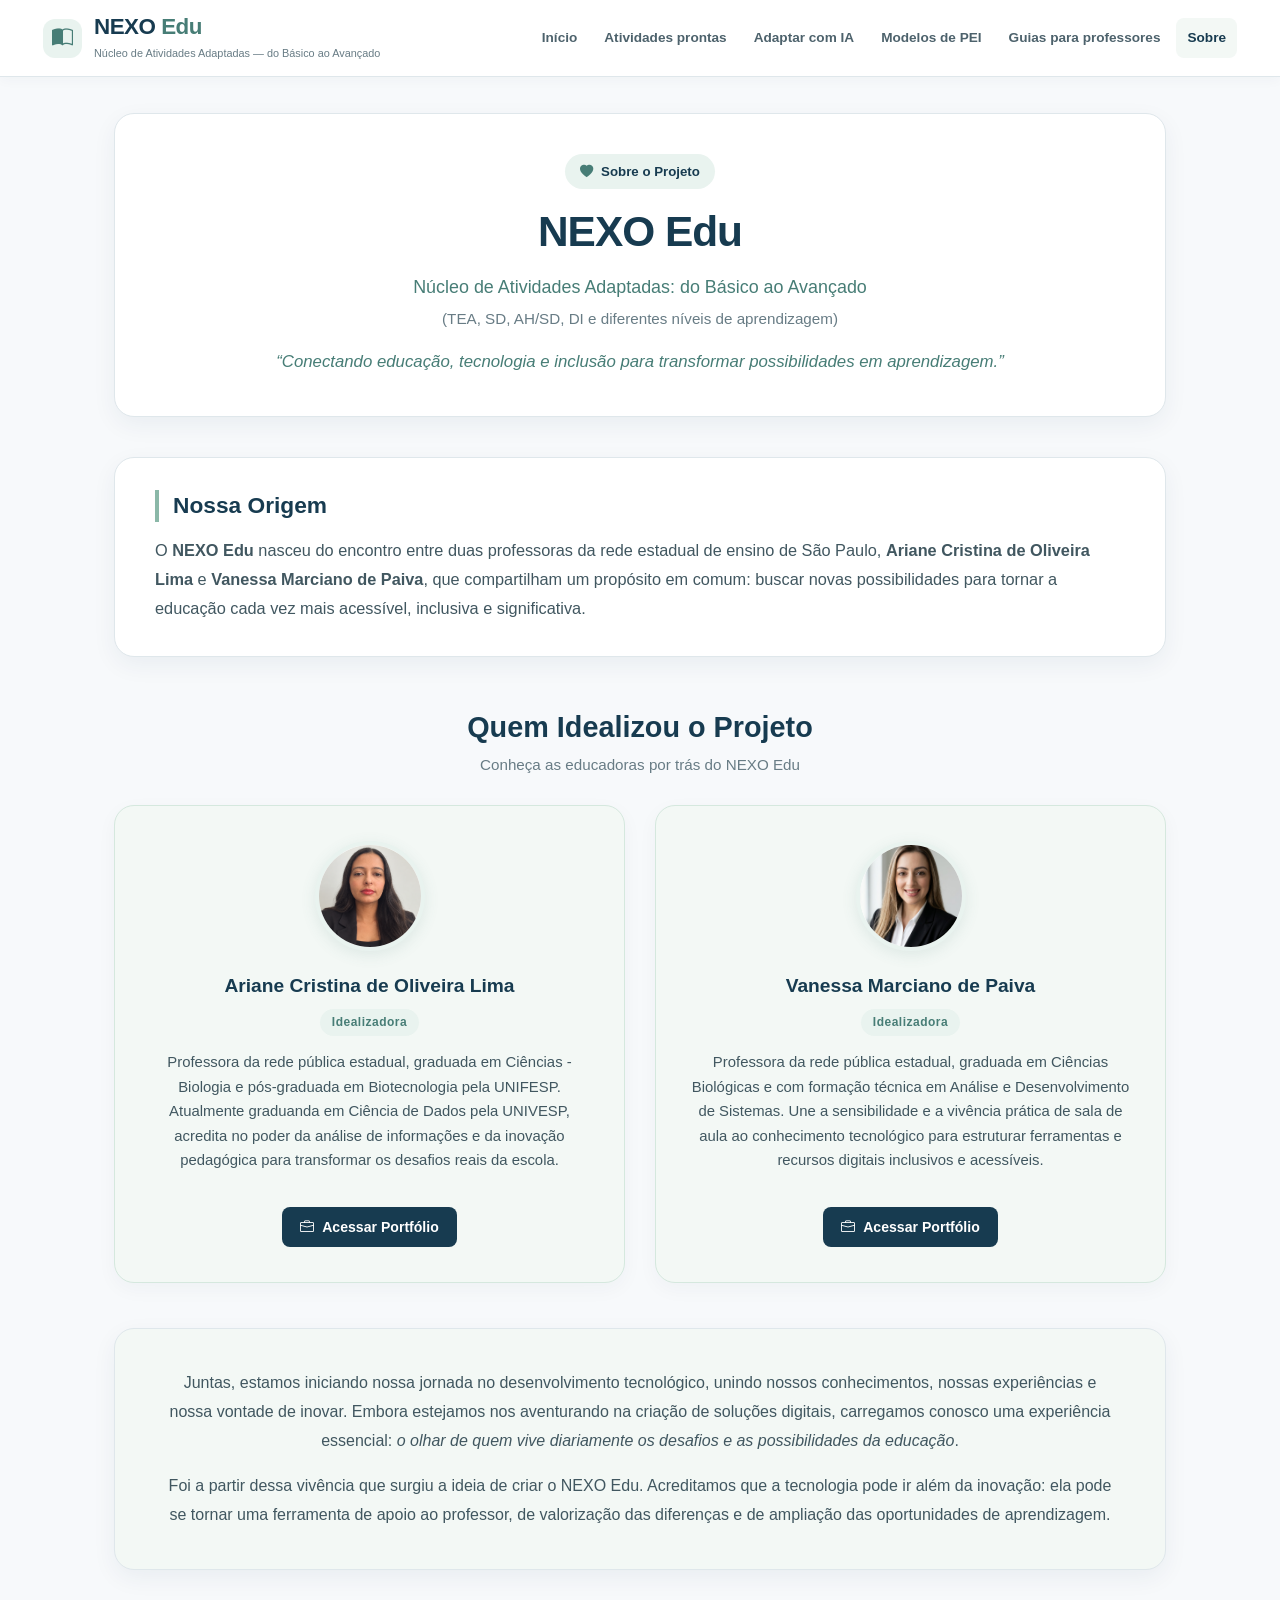
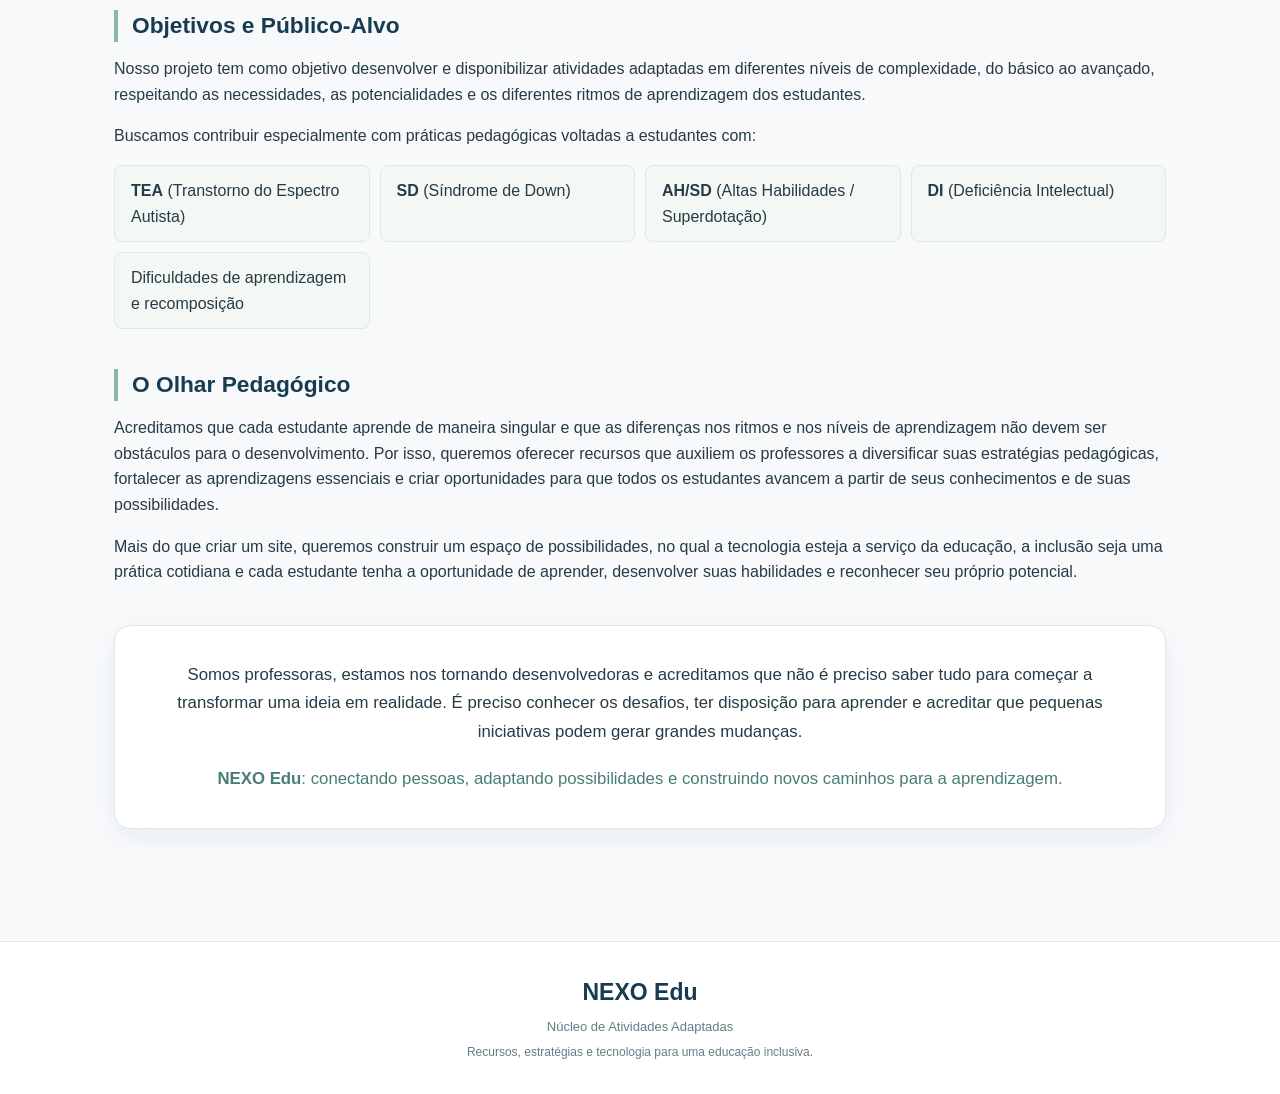
==== commit 5597355a: "foto" ====
--- a/sobre.html
+++ b/sobre.html
@@ -97,7 +97,7 @@
       <!-- CARD 2: VANESSA -->
             <div class="founder-profile-card">
               <div class="founder-photo-box">
-                <i class="bi bi-person-fill"></i>
+                <img src="imagens/vanessa.jpeg" alt="Vanessa Marciano de Paiva" class="founder-photo">
               </div>
               <div class="founder-info">
                 <h3>Vanessa Marciano de Paiva</h3>
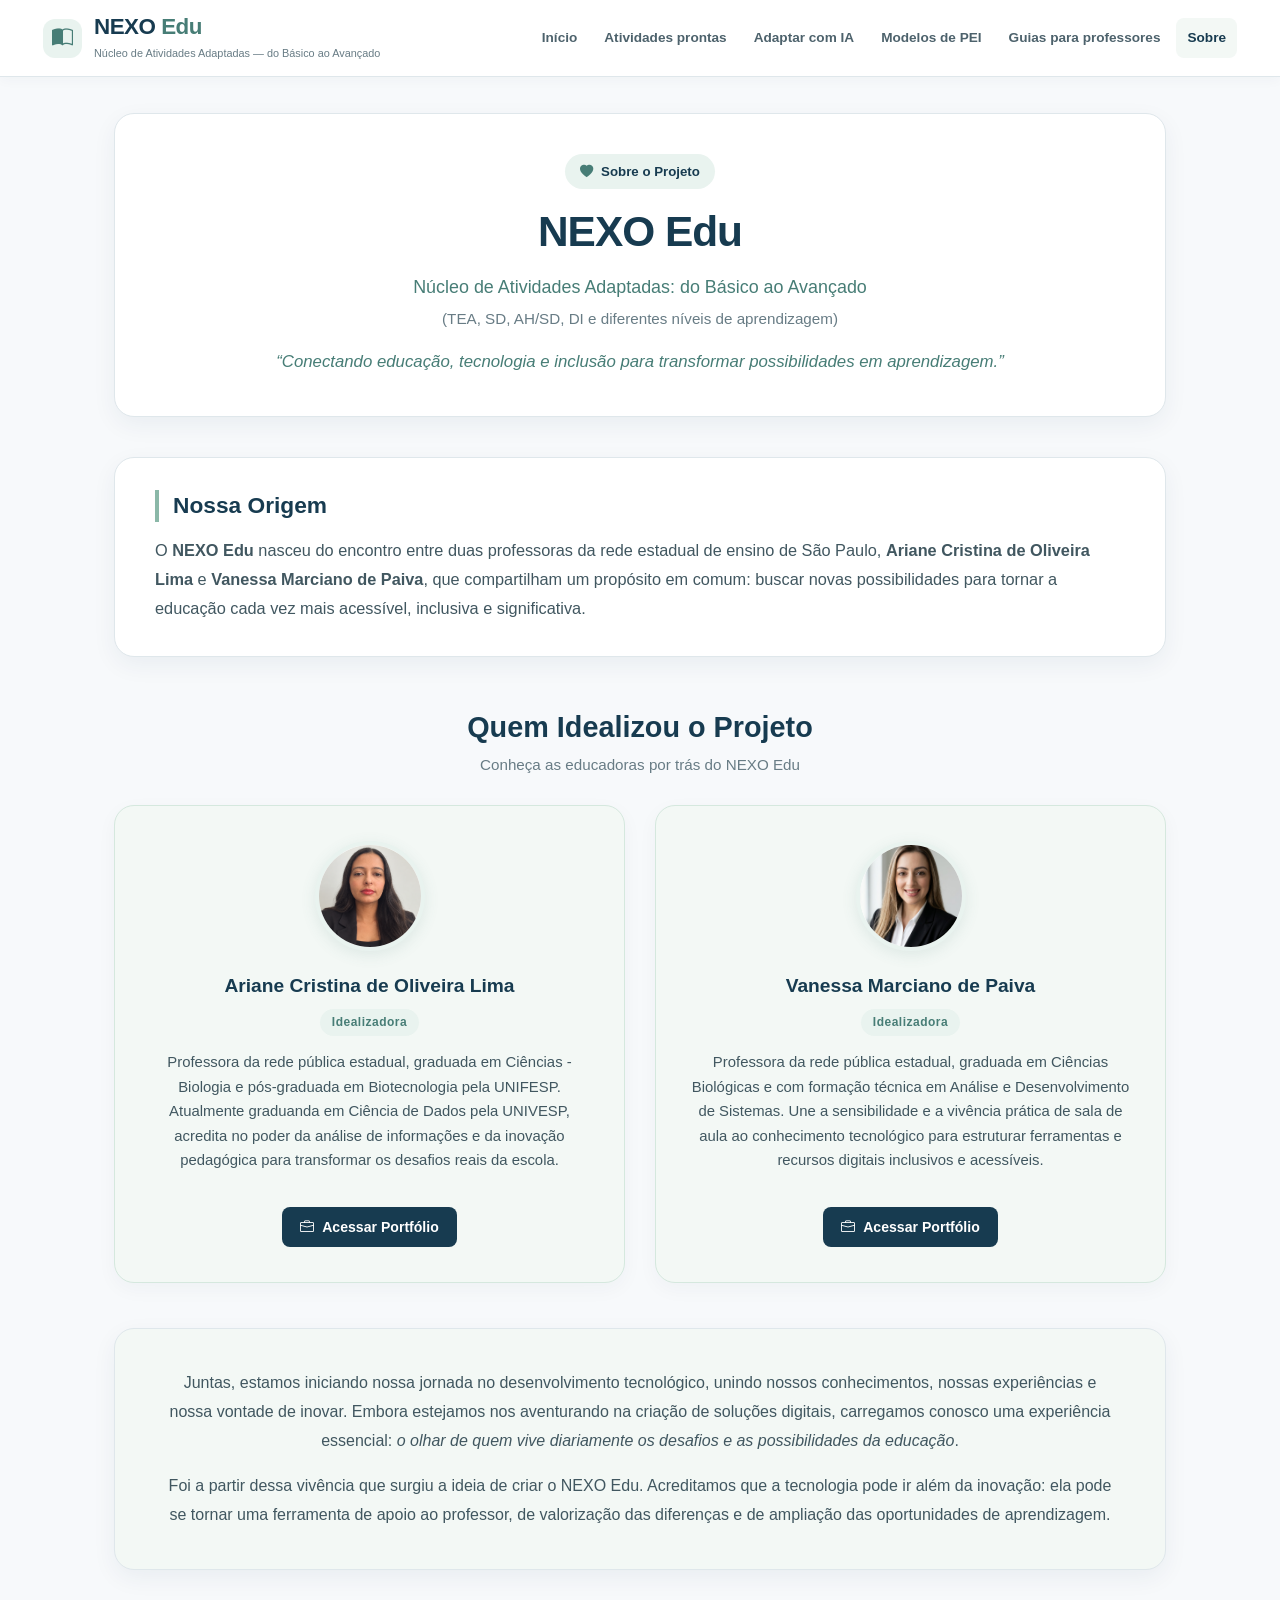
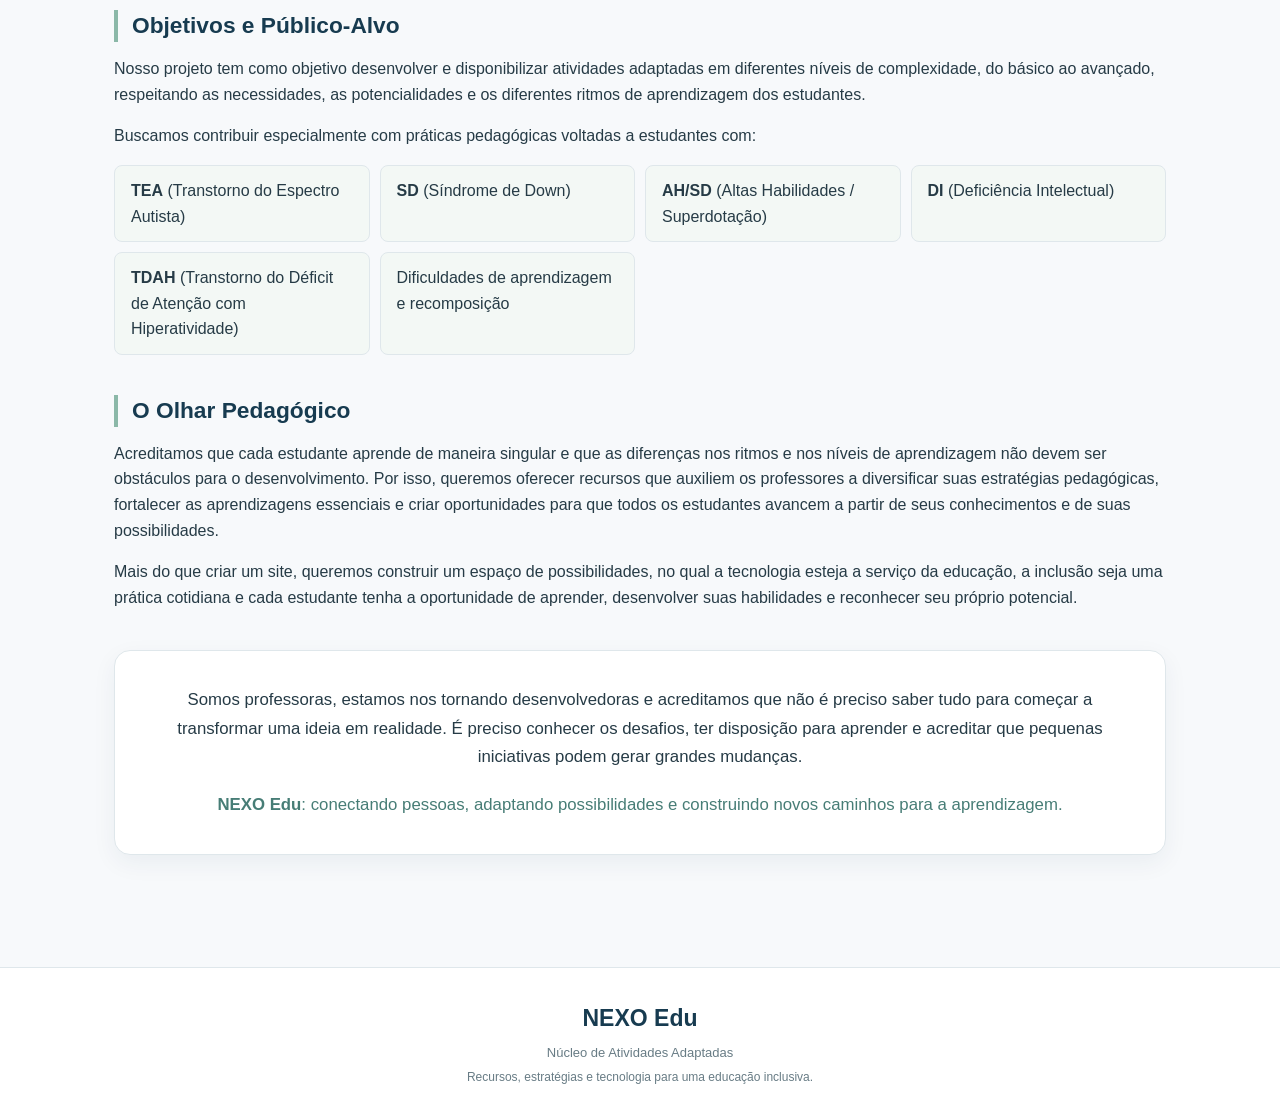
==== commit d70b5f2d: "add tdah" ====
--- a/sobre.html
+++ b/sobre.html
@@ -143,6 +143,7 @@
             <li style="background: var(--mint-light); border: 1px solid var(--border); padding: 12px 16px; border-radius: 8px;"><strong>SD</strong> (Síndrome de Down)</li>
             <li style="background: var(--mint-light); border: 1px solid var(--border); padding: 12px 16px; border-radius: 8px;"><strong>AH/SD</strong> (Altas Habilidades / Superdotação)</li>
             <li style="background: var(--mint-light); border: 1px solid var(--border); padding: 12px 16px; border-radius: 8px;"><strong>DI</strong> (Deficiência Intelectual)</li>
+            <li style="background: var(--mint-light); border: 1px solid var(--border); padding: 12px 16px; border-radius: 8px;"><strong>TDAH</strong> (Transtorno do Déficit de Atenção com Hiperatividade)</li>
             <li style="background: var(--mint-light); border: 1px solid var(--border); padding: 12px 16px; border-radius: 8px; grid-column: span 1;">Dificuldades de aprendizagem e recomposição</li>
           </ul>
         </div>
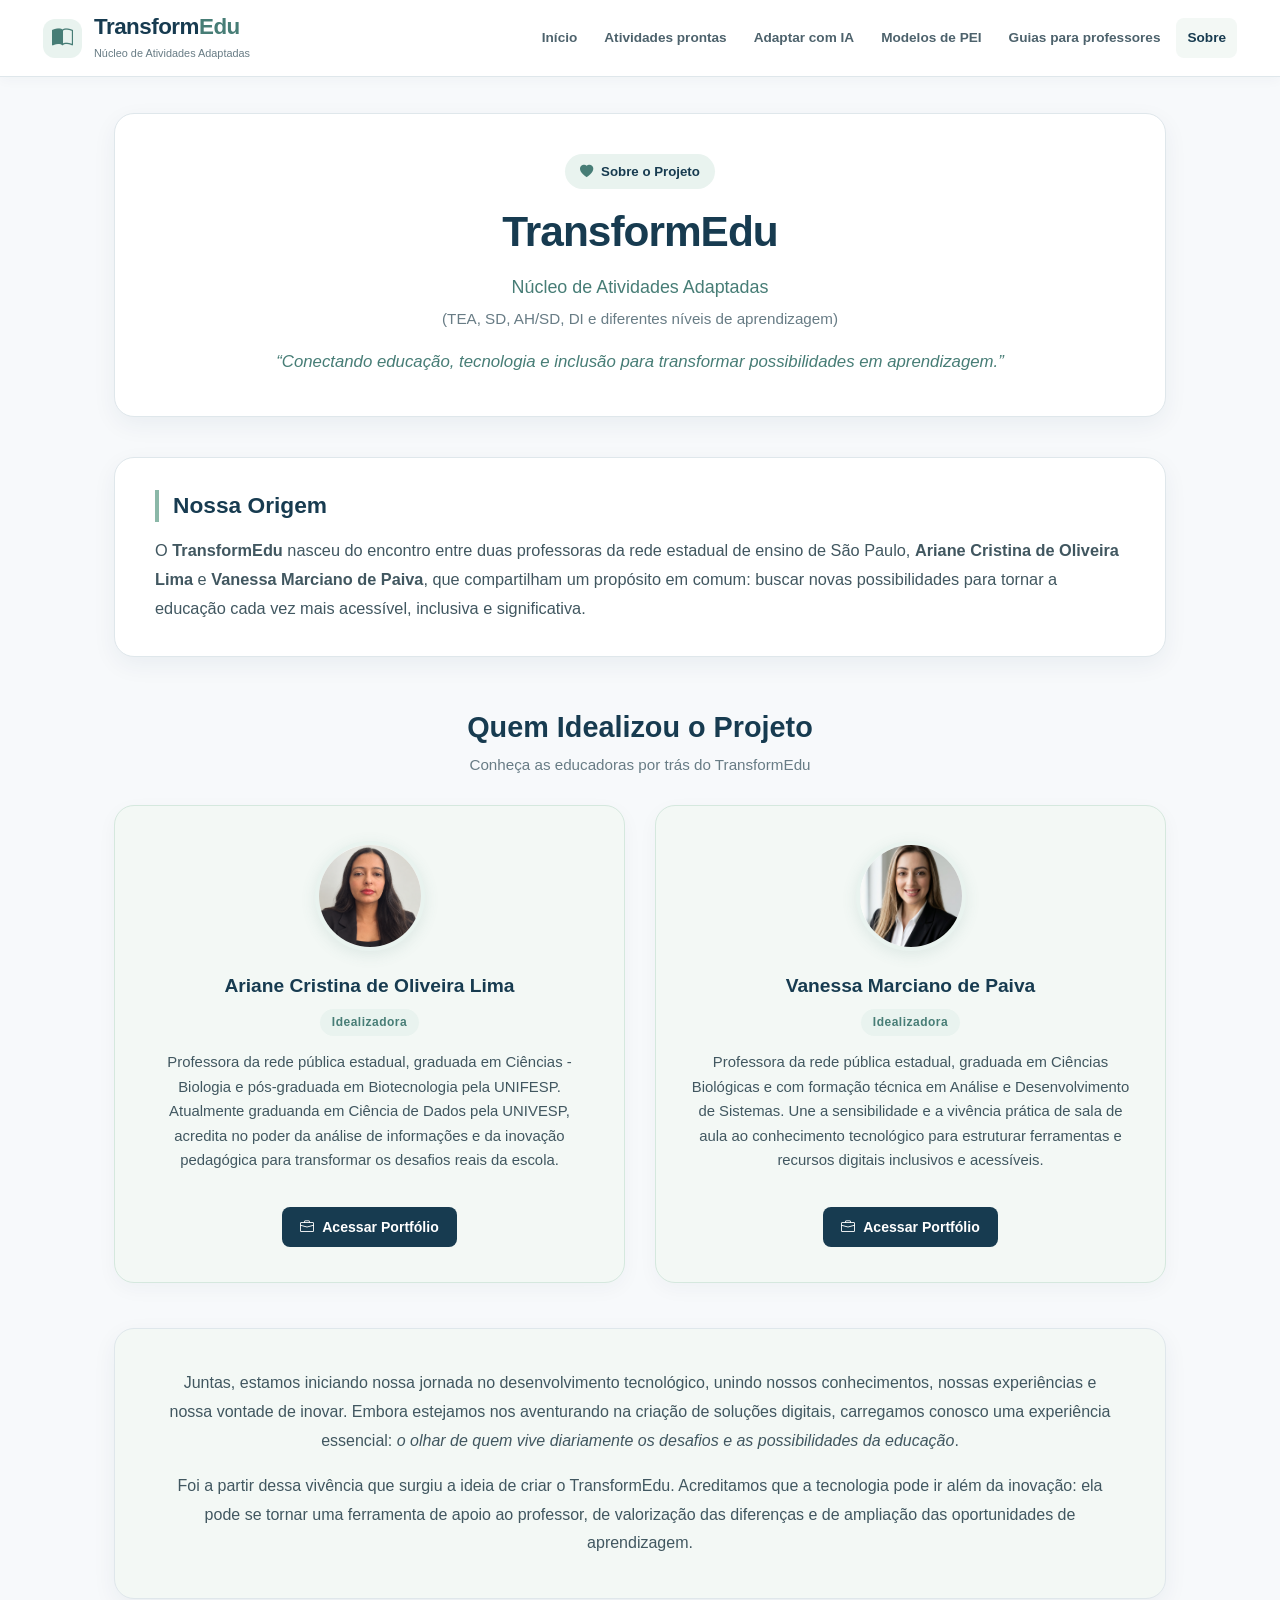
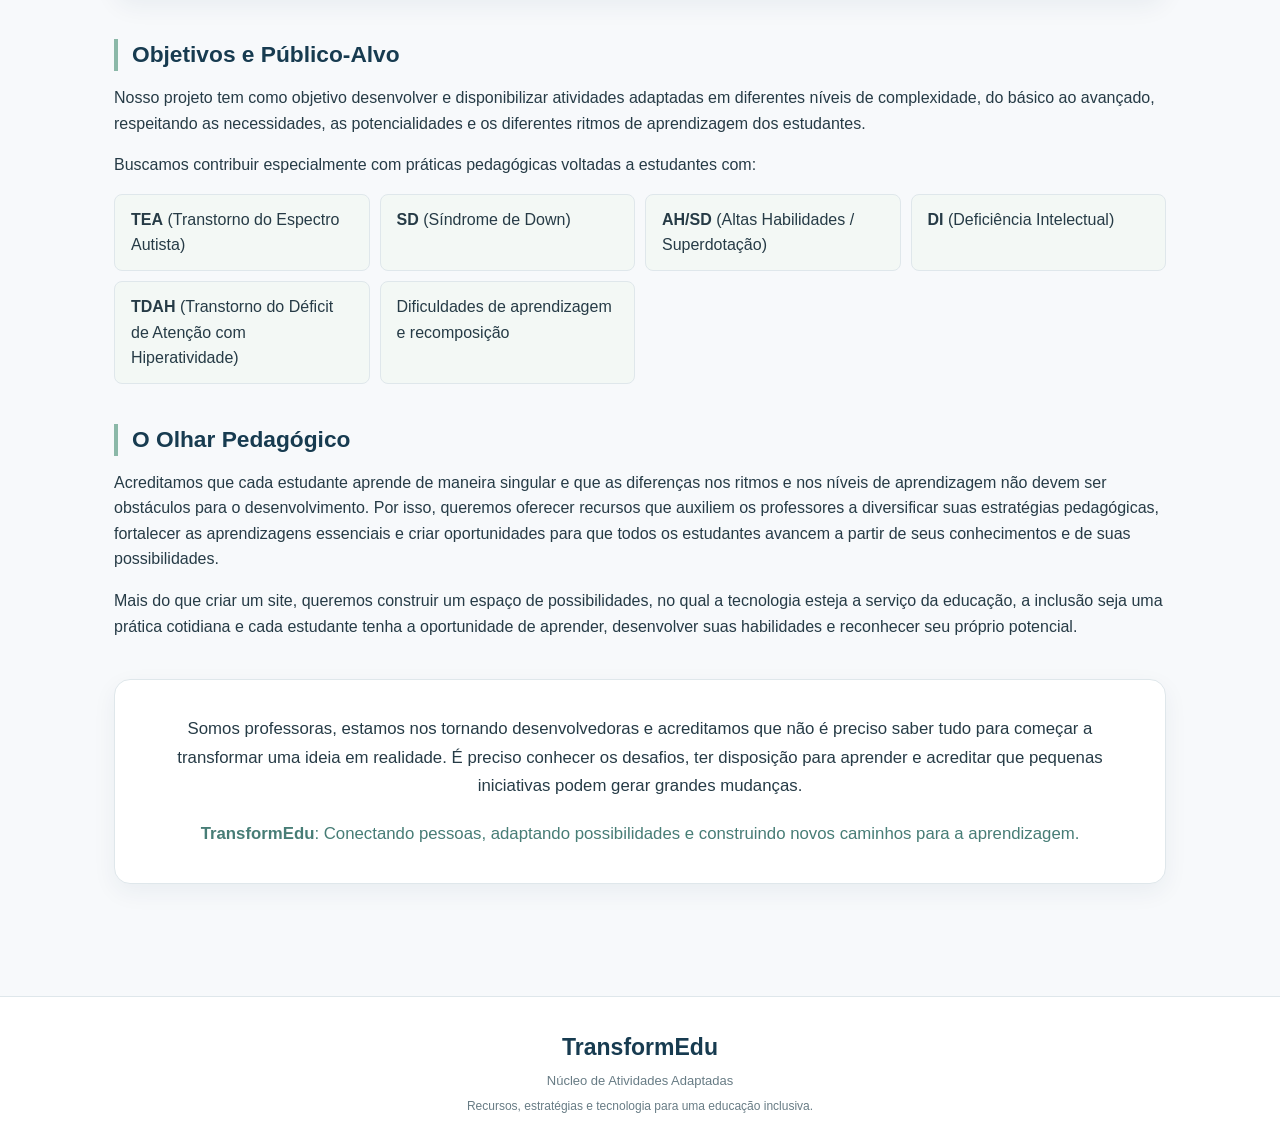
==== commit ae92ef0d: "mudança do nome do site" ====
--- a/sobre.html
+++ b/sobre.html
@@ -4,7 +4,7 @@
   <meta charset="UTF-8">
   <meta name="viewport" content="width=device-width, initial-scale=1.0">
   <meta name="theme-color" content="#173B50">
-  <title>Sobre o Projeto - NEXO Edu</title>
+  <title>Sobre o Projeto - TransformEdu</title>
 
   <!-- Bootstrap Icons -->
   <link rel="stylesheet" href="https://cdn.jsdelivr.net/npm/bootstrap-icons@1.11.3/font/bootstrap-icons.min.css">
@@ -17,11 +17,11 @@
   <!-- Menu Superior Padronizado e Funcional -->
   <header class="site-header">
     <div class="nav-container">
-      <a href="index.html" class="brand" aria-label="NEXO Edu - Página inicial">
+      <a href="index.html" class="brand" aria-label="TransformEdu - Página inicial">
         <span class="brand-icon"><i class="bi bi-book-half"></i></span>
         <span class="brand-text">
-          <span class="brand-name">NEXO <span class="brand-highlight">Edu</span></span>
-          <span class="brand-subtitle">Núcleo de Atividades Adaptadas — do Básico ao Avançado</span>
+          <span class="brand-name">Transform<span class="brand-highlight">Edu</span></span>
+          <span class="brand-subtitle">Núcleo de Atividades Adaptadas</span>
         </span>
       </a>
 
@@ -45,9 +45,9 @@
           <i class="bi bi-heart-fill"></i>
           Sobre o Projeto
         </span>
-        <h1 class="welcome-title">NEXO Edu</h1>
+        <h1 class="welcome-title">TransformEdu</h1>
         <p class="tagline" style="margin: 0 auto 16px auto;">
-          Núcleo de Atividades Adaptadas: do Básico ao Avançado <br>
+          Núcleo de Atividades Adaptadas <br>
           <span style="font-size: 0.95rem; font-weight: normal; color: var(--muted);">(TEA, SD, AH/SD, DI e diferentes níveis de aprendizagem)</span>
         </p>
         <blockquote class="lead-quote" style="font-style: italic; color: var(--teal); font-weight: 500; font-size: 1.05rem;">
@@ -61,7 +61,7 @@
         <div class="welcome-box" style="margin-bottom: 40px; padding: 32px 40px;">
           <h2 class="section-title" style="margin-top: 0;">Nossa Origem</h2>
           <p style="color: #415760; line-height: 1.8; font-size: 1.02rem;">
-            O <strong>NEXO Edu</strong> nasceu do encontro entre duas professoras da rede estadual de ensino de São Paulo, 
+            O <strong>TransformEdu</strong> nasceu do encontro entre duas professoras da rede estadual de ensino de São Paulo, 
             <strong>Ariane Cristina de Oliveira Lima</strong> e <strong>Vanessa Marciano de Paiva</strong>, que compartilham 
             um propósito em comum: buscar novas possibilidades para tornar a educação cada vez mais acessível, inclusiva e significativa.
           </p>
@@ -71,7 +71,7 @@
         <section class="founders-section">
           <div class="founders-section-title">
             <h2 class="section-title" style="border: none; padding-left: 0; text-align: center; font-size: 1.8rem;">Quem Idealizou o Projeto</h2>
-            <p class="section-subtitle">Conheça as educadoras por trás do NEXO Edu</p>
+            <p class="section-subtitle">Conheça as educadoras por trás do TransformEdu</p>
           </div>
 
           <div class="founders-grid">
@@ -122,7 +122,7 @@
             carregamos conosco uma experiência essencial: <em>o olhar de quem vive diariamente os desafios e as possibilidades da educação</em>.
           </p>
           <p style="color: #415760; line-height: 1.8; text-align: center; margin: 0;">
-            Foi a partir dessa vivência que surgiu a ideia de criar o NEXO Edu. Acreditamos que a tecnologia pode ir além da inovação: 
+            Foi a partir dessa vivência que surgiu a ideia de criar o TransformEdu. Acreditamos que a tecnologia pode ir além da inovação: 
             ela pode se tornar uma ferramenta de apoio ao professor, de valorização das diferenças e de ampliação das oportunidades de aprendizagem.
           </p>
         </div>
@@ -172,7 +172,7 @@
             pequenas iniciativas podem gerar grandes mudanças.
           </p>
           <div class="brand-tagline" style="color: var(--teal); font-size: 1.05rem;">
-            <strong>NEXO Edu</strong>: conectando pessoas, adaptando possibilidades e construindo novos caminhos para a aprendizagem.
+            <strong>TransformEdu</strong>: Conectando pessoas, adaptando possibilidades e construindo novos caminhos para a aprendizagem.
           </div>
         </div>
 
@@ -183,7 +183,7 @@
 
   <!-- Rodapé Padronizado -->
   <footer class="rodape">
-    <a class="rodape-marca" href="index.html">NEXO Edu</a>
+    <a class="rodape-marca" href="index.html">TransformEdu</a>
     <p>Núcleo de Atividades Adaptadas</p>
     <p class="rodape-frase">
       Recursos, estratégias e tecnologia para uma educação inclusiva.
--- a/style.css
+++ b/style.css
@@ -1,5 +1,5 @@
 /* =========================================
-   NEXO EDU — ESTILO GERAL E VARIÁVEIS
+   TransformEdu — ESTILO GERAL E VARIÁVEIS
 ========================================= */
 
 :root {
